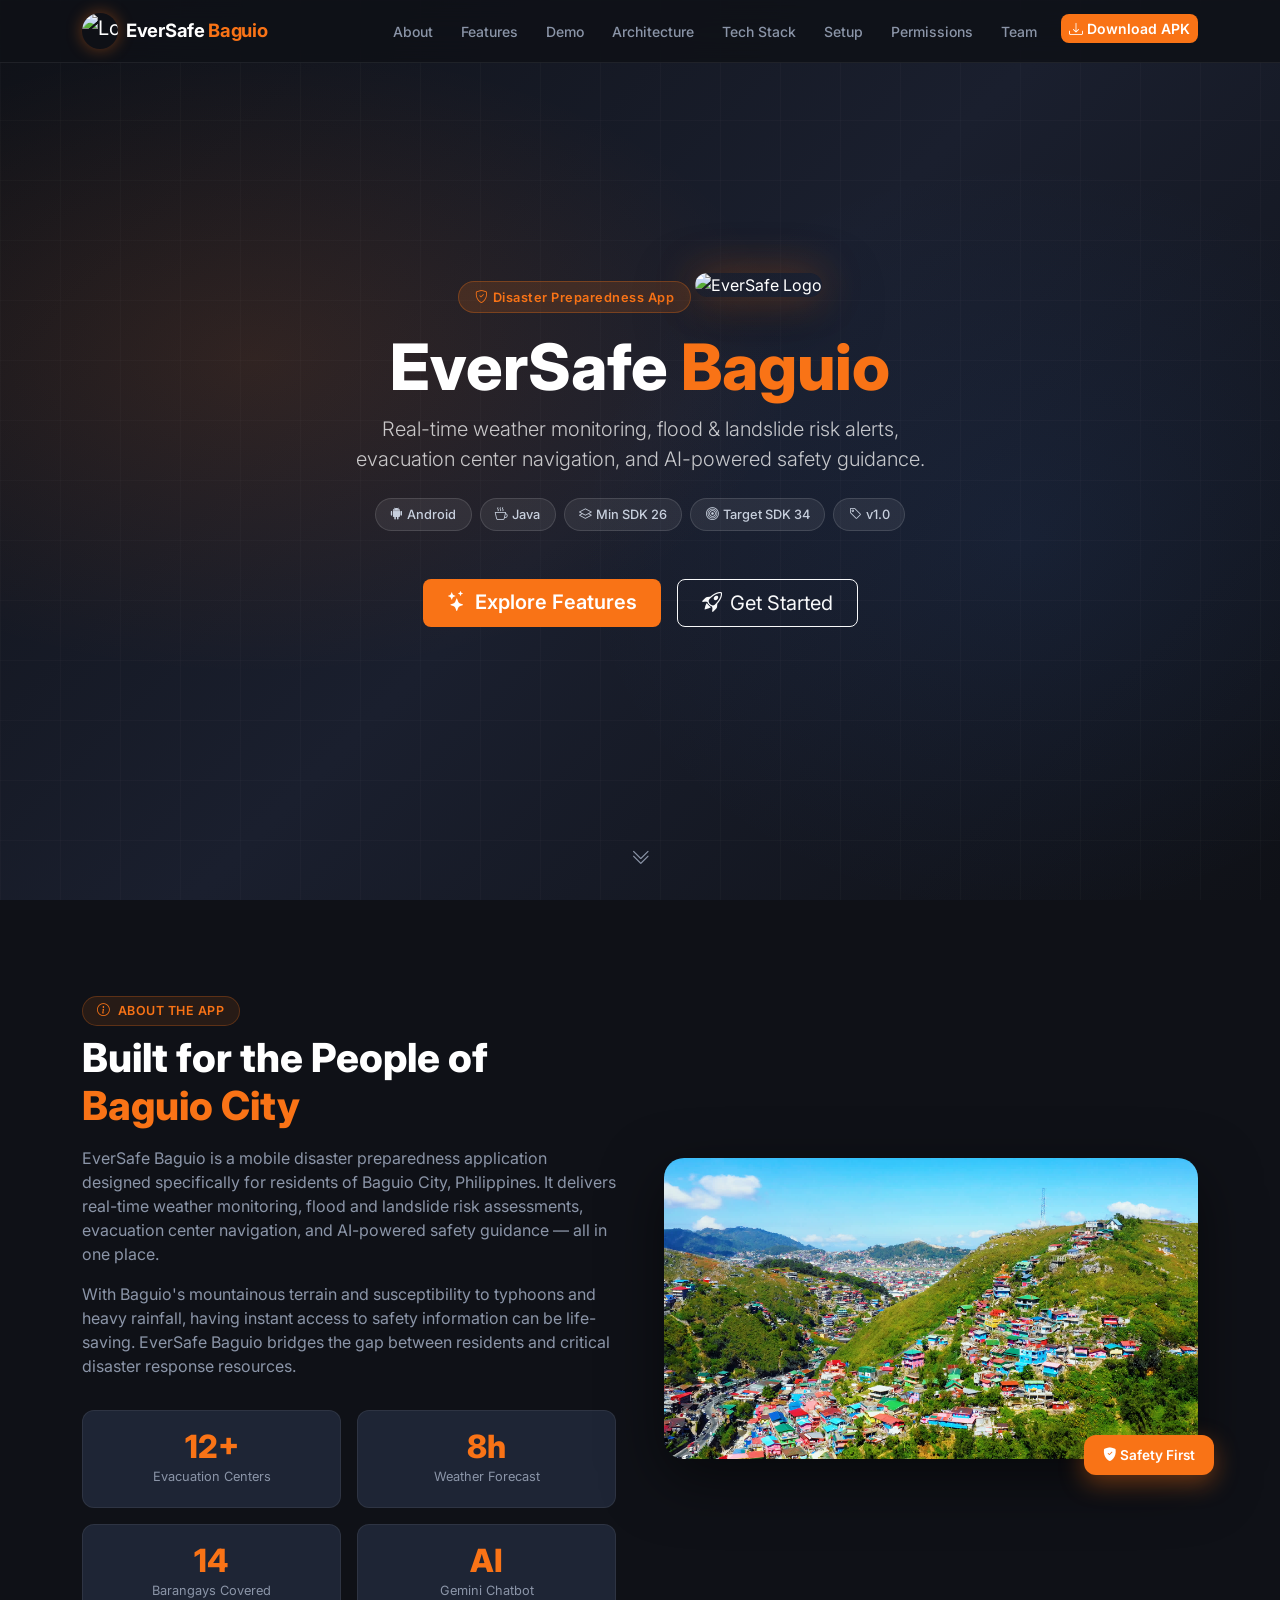
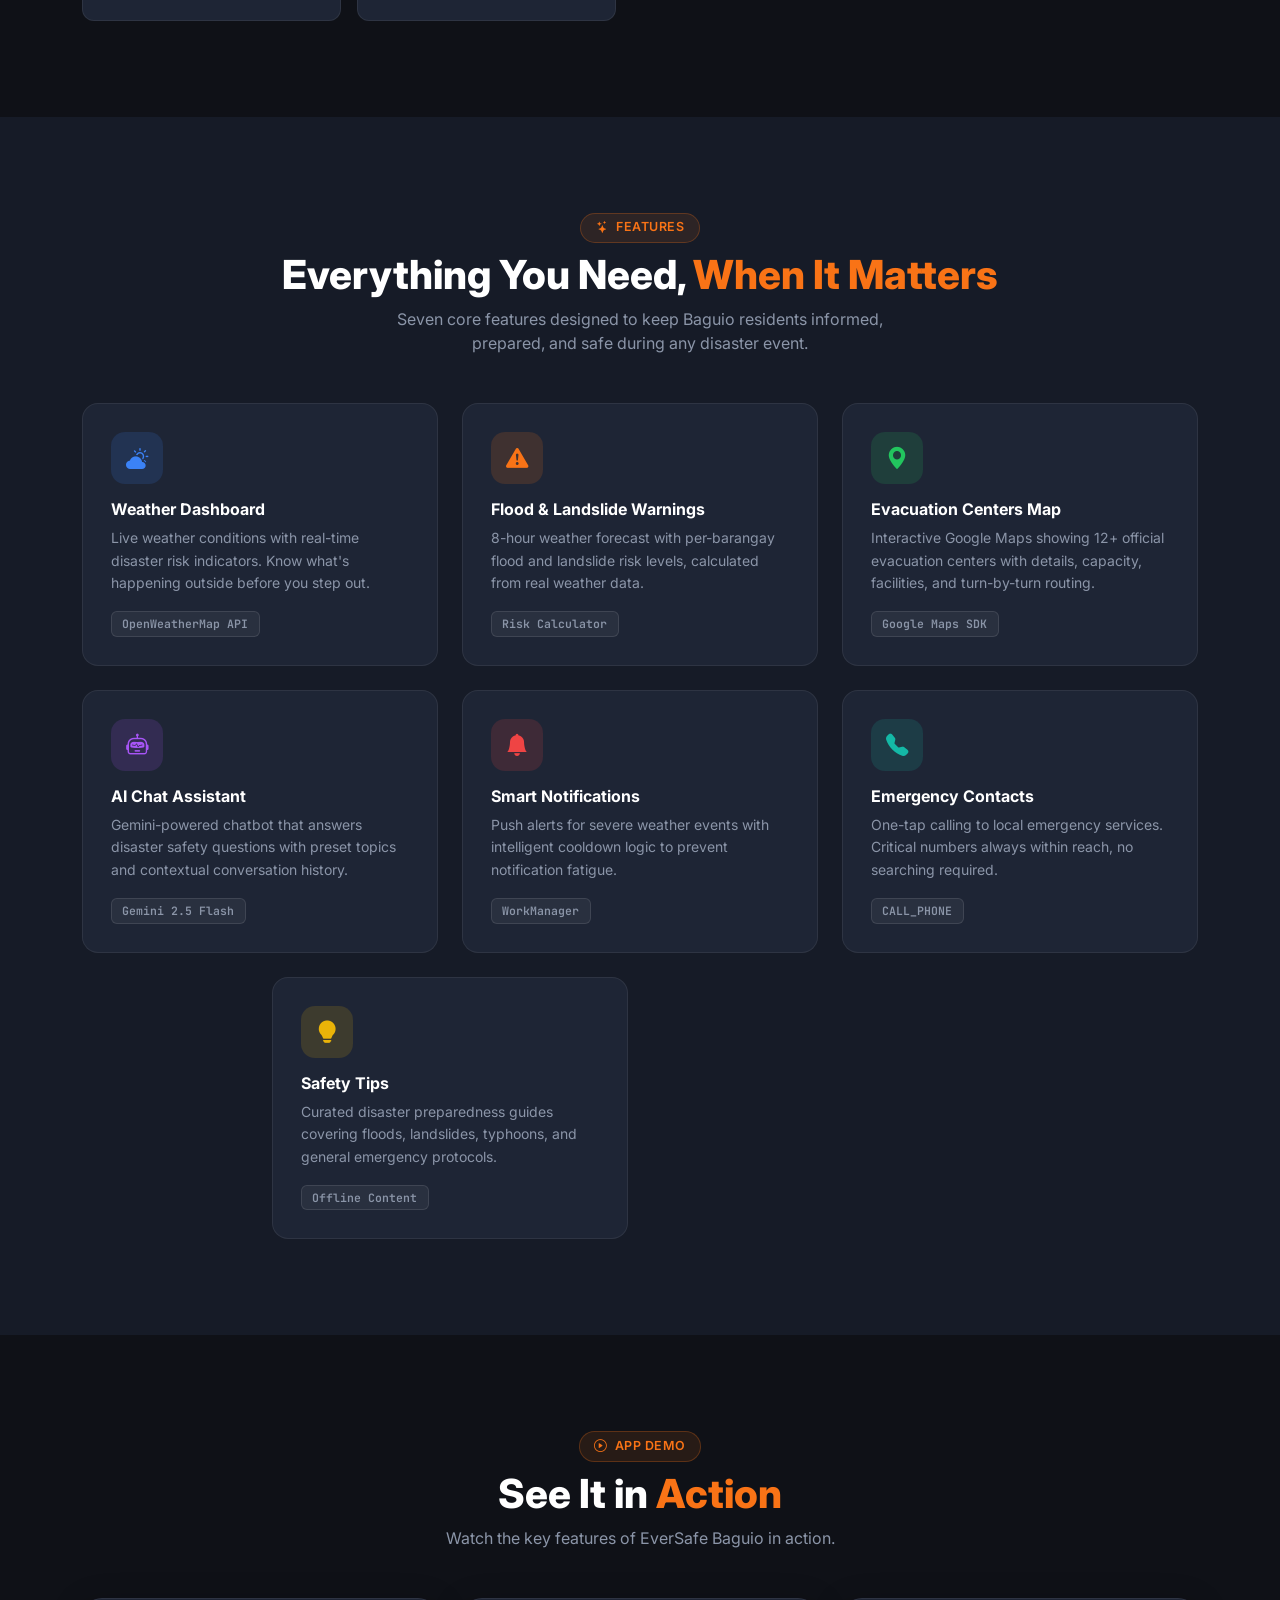
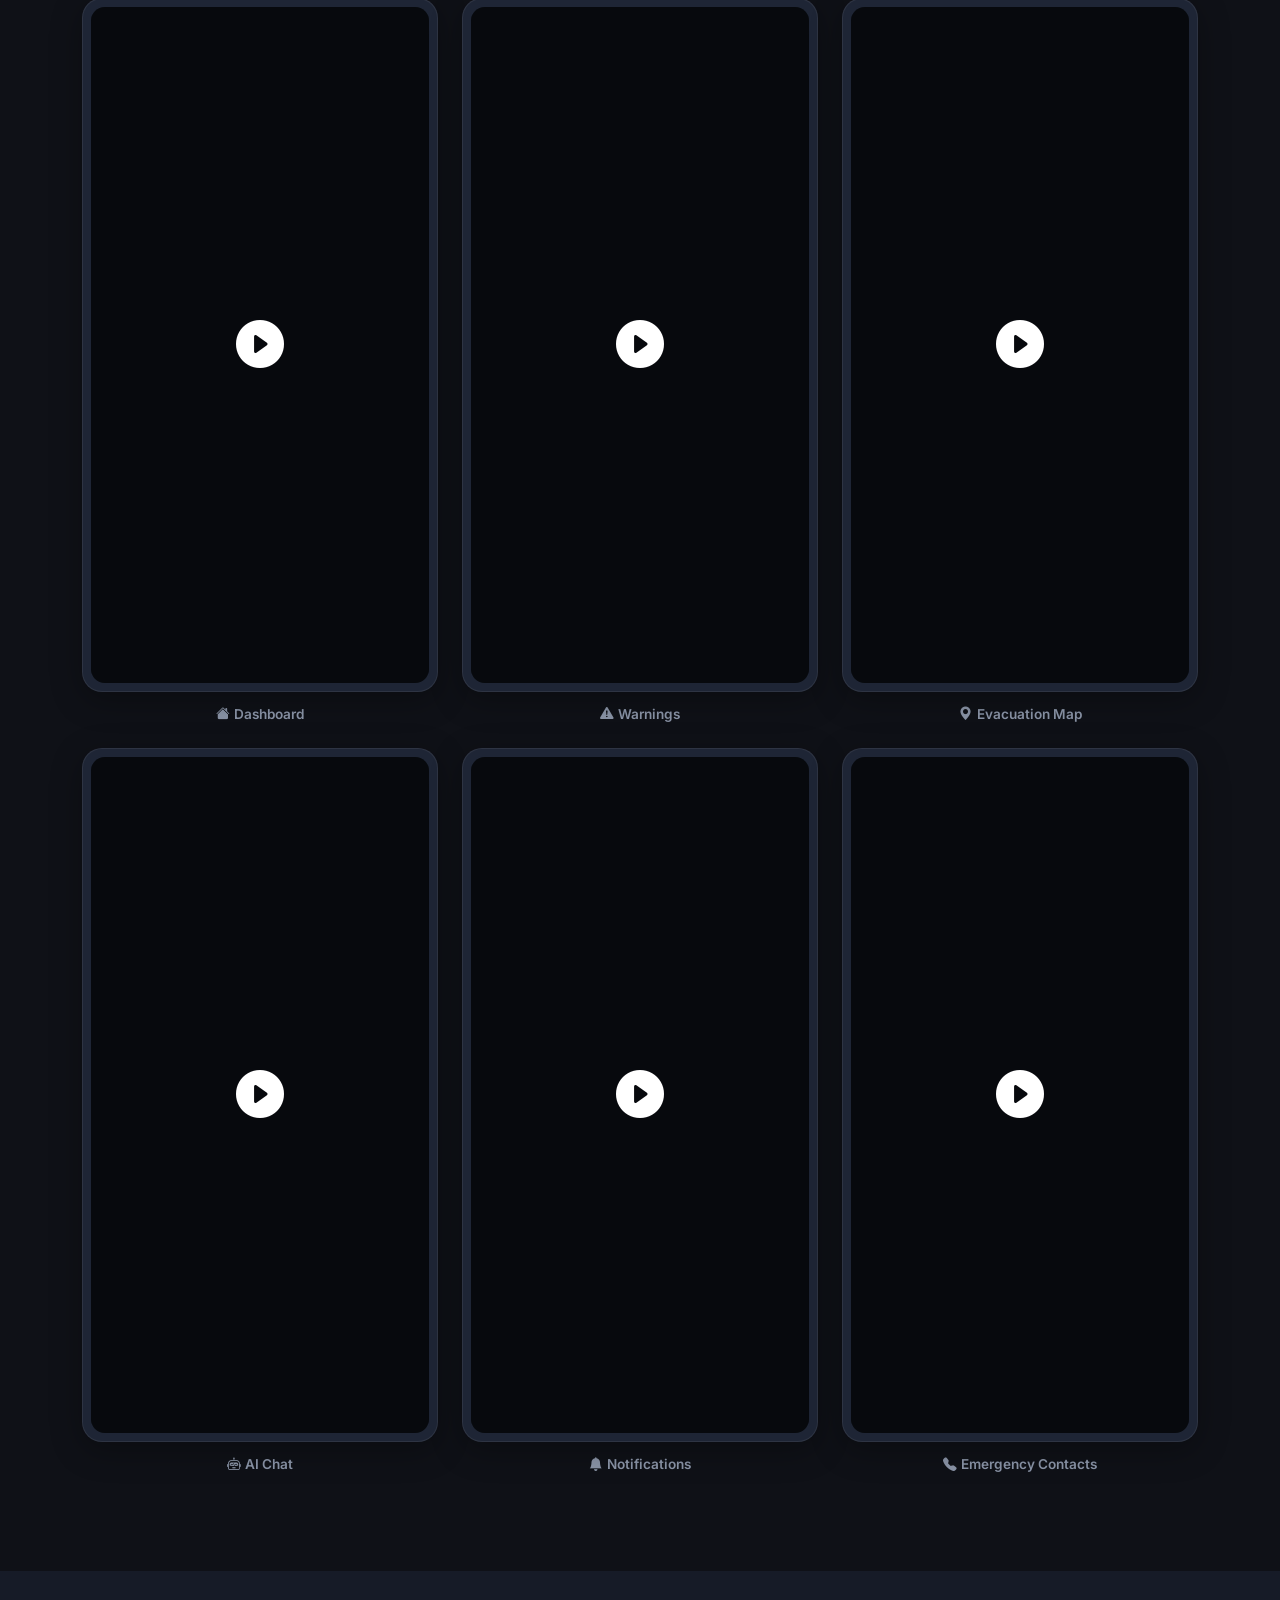
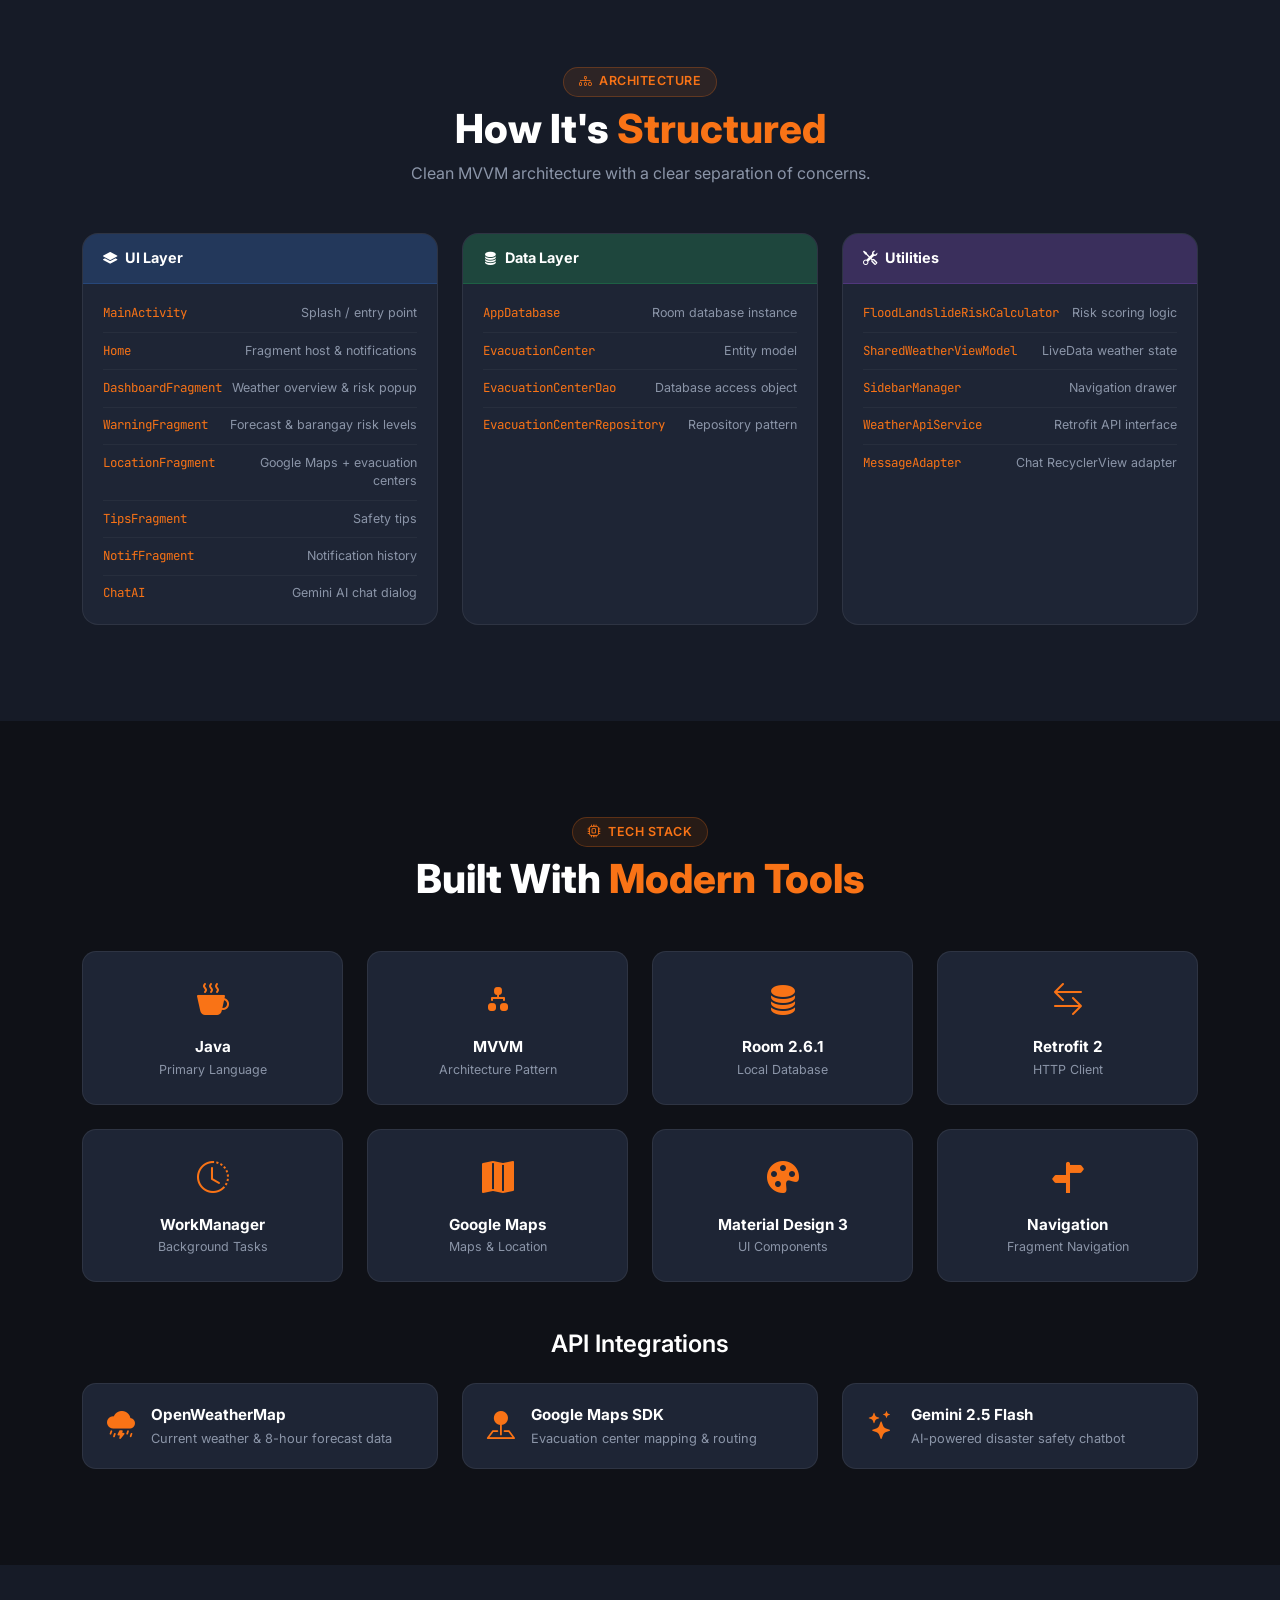
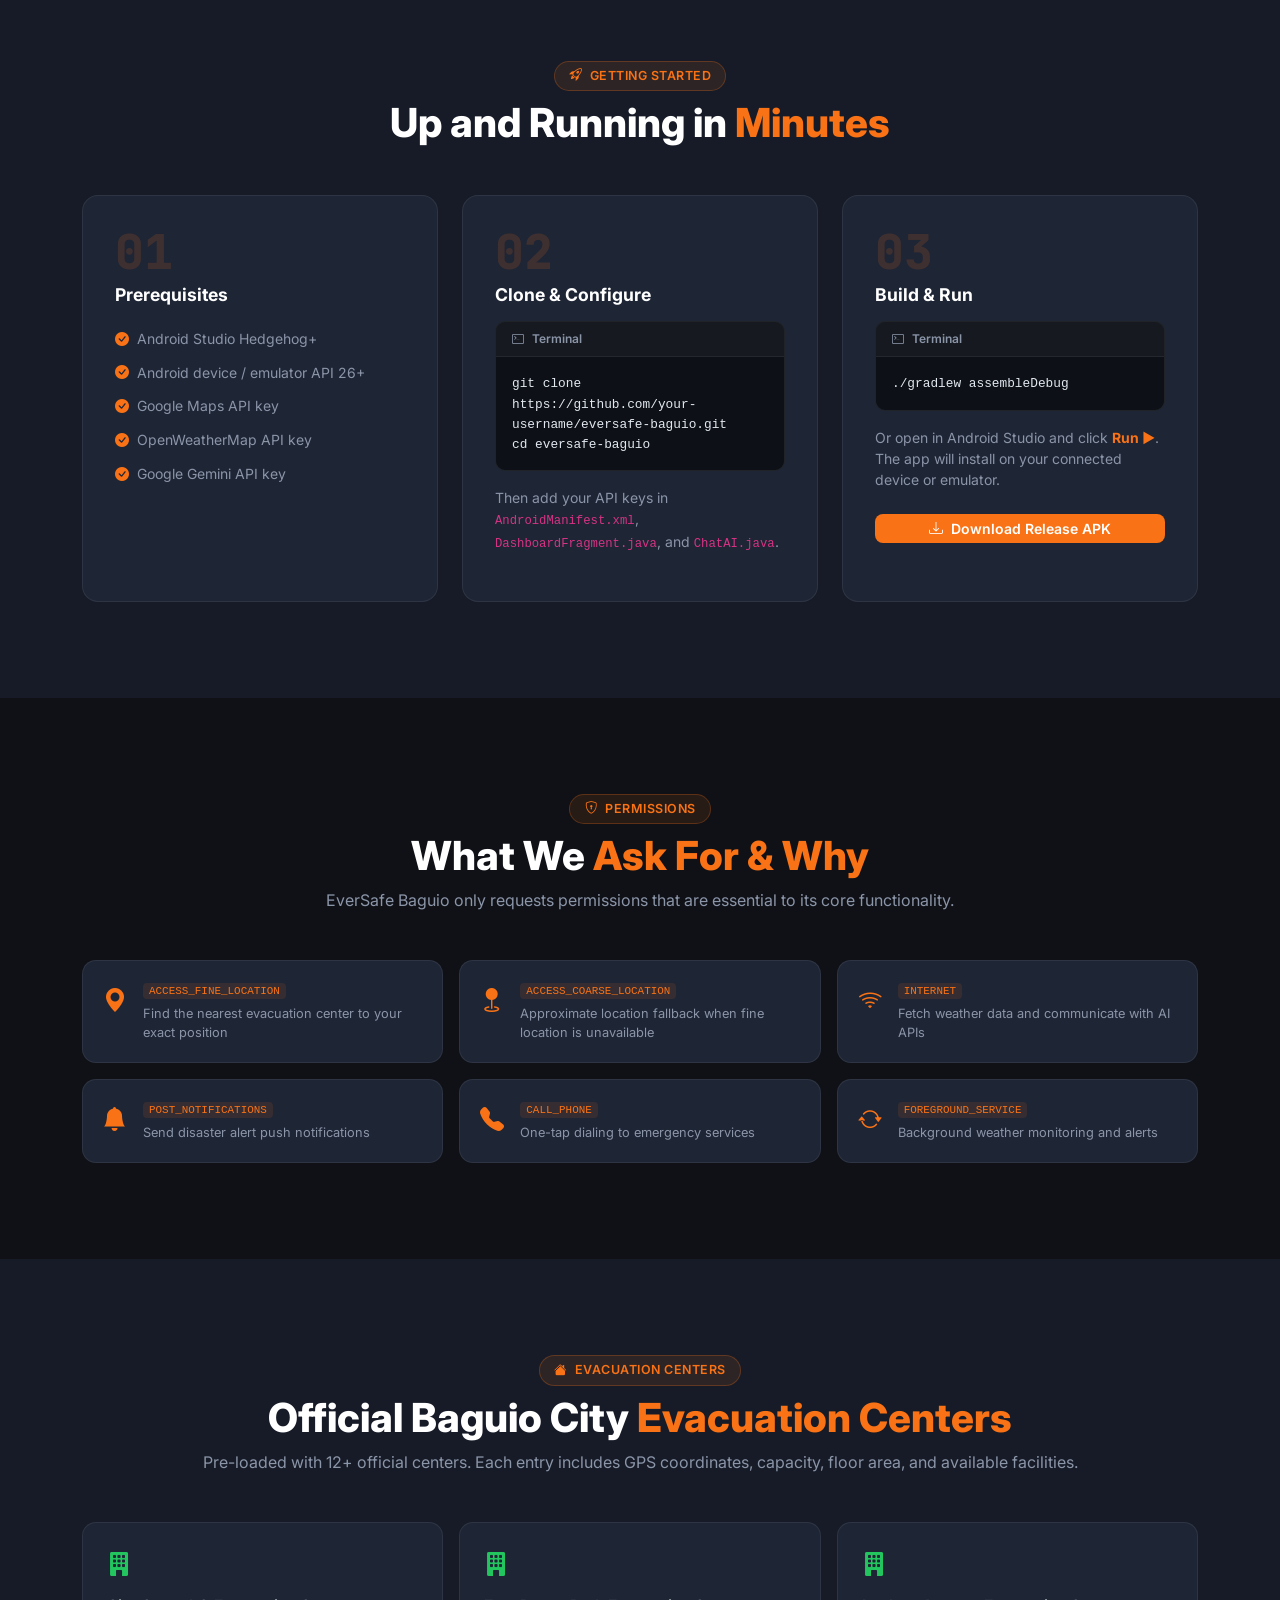
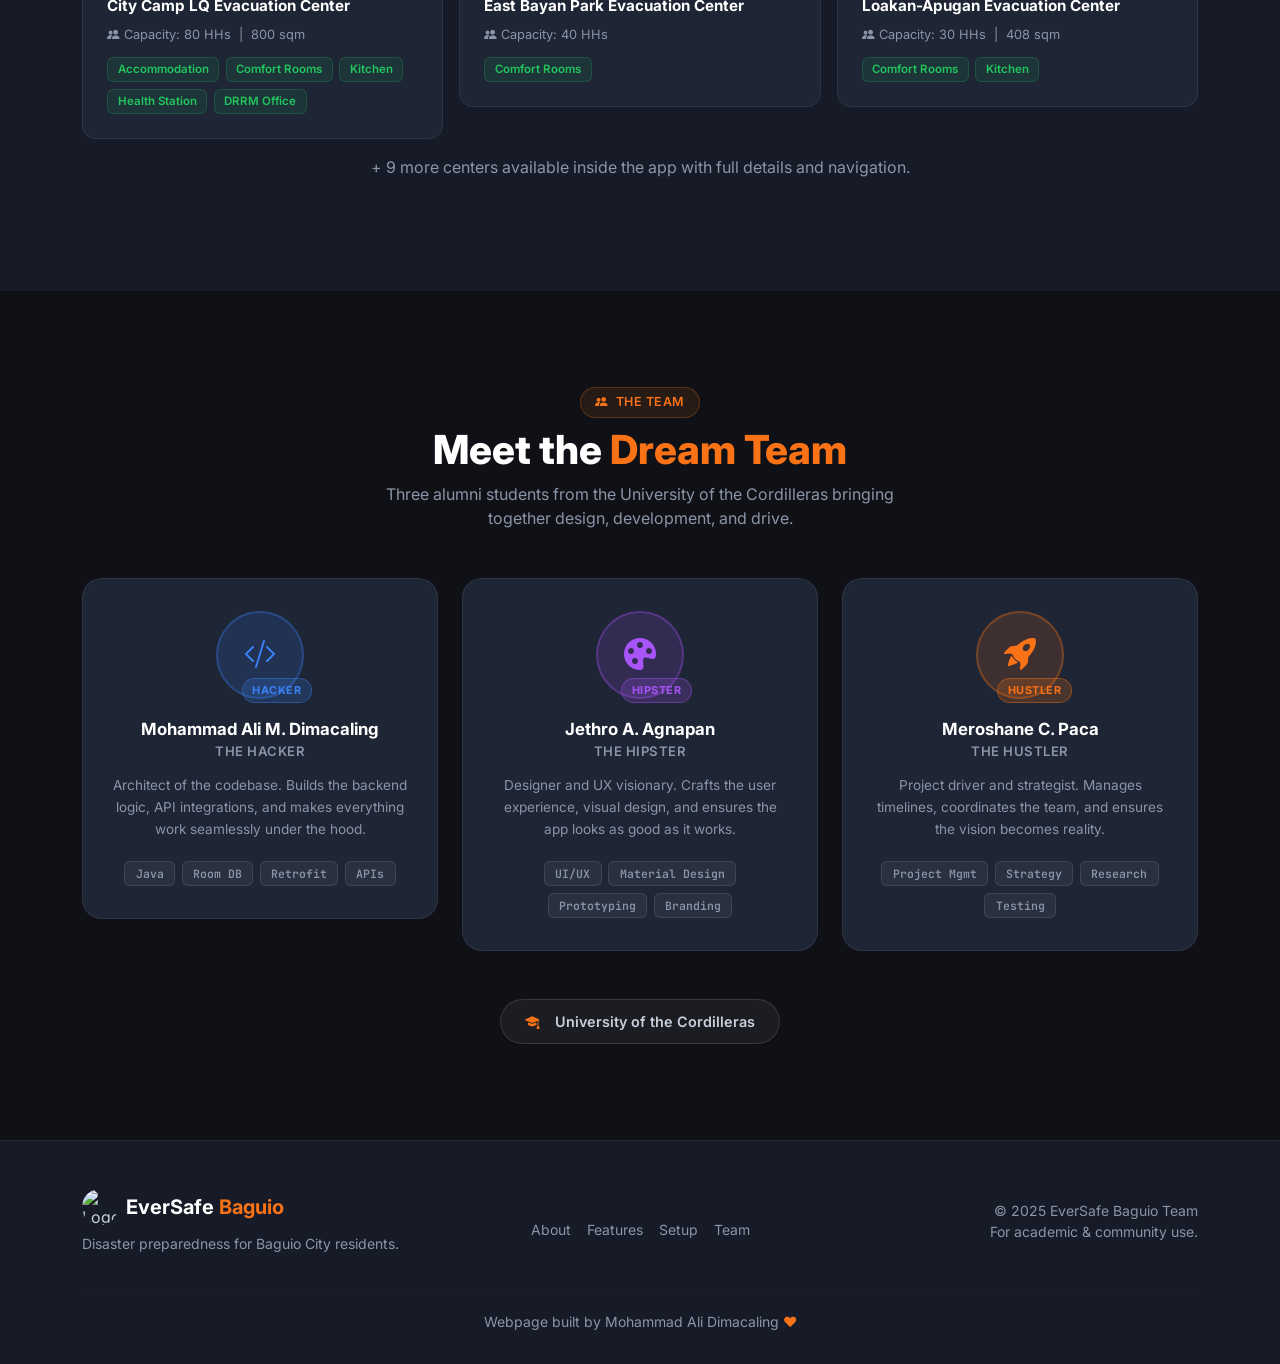
==== index.html @ f9a58b94 "eversafe baguio" ====
<!DOCTYPE html>
<html lang="en">
<head>
  <meta charset="UTF-8" />
  <meta name="viewport" content="width=device-width, initial-scale=1.0" />
  <title>EverSafe Baguio — Documentation</title>
  <link href="https://cdn.jsdelivr.net/npm/bootstrap@5.3.3/dist/css/bootstrap.min.css" rel="stylesheet" />
  <link href="https://cdn.jsdelivr.net/npm/bootstrap-icons@1.11.3/font/bootstrap-icons.min.css" rel="stylesheet" />
  <link href="https://fonts.googleapis.com/css2?family=Inter:wght@300;400;500;600;700;800&family=JetBrains+Mono:wght@400;500&display=swap" rel="stylesheet" />
  <link rel="stylesheet" href="style.css" />
</head>
<body>

  <!-- NAVBAR -->
  <nav class="navbar navbar-expand-lg navbar-dark fixed-top" id="mainNav">
    <div class="container">
      <a class="navbar-brand d-flex align-items-center gap-2" href="#">
        <img src="../app/src/main/res/drawable/app_logo.png" alt="Logo" width="36" height="36" class="rounded-circle logo-glow" />
        <span class="fw-700">EverSafe <span class="text-accent">Baguio</span></span>
      </a>
      <button class="navbar-toggler border-0" type="button" data-bs-toggle="collapse" data-bs-target="#navMenu">
        <span class="navbar-toggler-icon"></span>
      </button>
      <div class="collapse navbar-collapse" id="navMenu">
        <ul class="navbar-nav ms-auto gap-1">
          <li class="nav-item"><a class="nav-link" href="#about">About</a></li>
          <li class="nav-item"><a class="nav-link" href="#features">Features</a></li>
          <li class="nav-item"><a class="nav-link" href="#screenshots">Demo</a></li>
          <li class="nav-item"><a class="nav-link" href="#architecture">Architecture</a></li>
          <li class="nav-item"><a class="nav-link" href="#techstack">Tech Stack</a></li>
          <li class="nav-item"><a class="nav-link" href="#setup">Setup</a></li>
          <li class="nav-item"><a class="nav-link" href="#permissions">Permissions</a></li>
          <li class="nav-item"><a class="nav-link" href="#team">Team</a></li>
          <li class="nav-item">
            <a class="btn btn-accent btn-sm ms-2" href="../app/release/EverSafe Baguio.apk" download>
              <i class="bi bi-download me-1"></i>Download APK
            </a>
          </li>
        </ul>
      </div>
    </div>
  </nav>

  <!-- HERO -->
  <section class="hero-section d-flex align-items-center" id="home">
    <div class="hero-bg-overlay"></div>
    <div class="container position-relative z-1 text-center text-white py-5">
      <div class="hero-badge mb-3">
        <i class="bi bi-shield-check me-1"></i> Disaster Preparedness App
      </div>
      <img src="../app/src/main/res/drawable/app_logo.png" alt="EverSafe Logo" class="hero-logo mb-4" />
      <h1 class="display-3 fw-800 mb-2">EverSafe <span class="text-accent">Baguio</span></h1>
      <p class="lead mb-4 text-white-75">Real-time weather monitoring, flood &amp; landslide risk alerts,<br class="d-none d-md-block"/>evacuation center navigation, and AI-powered safety guidance.</p>
      <div class="d-flex flex-wrap justify-content-center gap-2 mb-5">
        <span class="badge-pill"><i class="bi bi-android2 me-1"></i>Android</span>
        <span class="badge-pill"><i class="bi bi-cup-hot me-1"></i>Java</span>
        <span class="badge-pill"><i class="bi bi-layers me-1"></i>Min SDK 26</span>
        <span class="badge-pill"><i class="bi bi-bullseye me-1"></i>Target SDK 34</span>
        <span class="badge-pill"><i class="bi bi-tag me-1"></i>v1.0</span>
      </div>
      <div class="d-flex flex-wrap justify-content-center gap-3">
        <a href="#features" class="btn btn-accent btn-lg px-4">
          <i class="bi bi-stars me-2"></i>Explore Features
        </a>
        <a href="#setup" class="btn btn-outline-light btn-lg px-4">
          <i class="bi bi-rocket-takeoff me-2"></i>Get Started
        </a>
      </div>
    </div>
    <div class="hero-scroll-hint">
      <i class="bi bi-chevron-double-down"></i>
    </div>
  </section>

  <!-- ABOUT -->
  <section class="section-pad bg-dark-1" id="about">
    <div class="container">
      <div class="row align-items-center g-5">
        <div class="col-lg-6">
          <div class="section-label mb-2"><i class="bi bi-info-circle me-2"></i>About the App</div>
          <h2 class="section-title">Built for the People of <span class="text-accent">Baguio City</span></h2>
          <p class="text-muted-light mt-3">
            EverSafe Baguio is a mobile disaster preparedness application designed specifically for residents of Baguio City, Philippines.
            It delivers real-time weather monitoring, flood and landslide risk assessments, evacuation center navigation,
            and AI-powered safety guidance — all in one place.
          </p>
          <p class="text-muted-light">
            With Baguio's mountainous terrain and susceptibility to typhoons and heavy rainfall, having instant access to
            safety information can be life-saving. EverSafe Baguio bridges the gap between residents and critical disaster response resources.
          </p>
          <div class="row g-3 mt-2">
            <div class="col-6">
              <div class="stat-card">
                <div class="stat-number">12+</div>
                <div class="stat-label">Evacuation Centers</div>
              </div>
            </div>
            <div class="col-6">
              <div class="stat-card">
                <div class="stat-number">8h</div>
                <div class="stat-label">Weather Forecast</div>
              </div>
            </div>
            <div class="col-6">
              <div class="stat-card">
                <div class="stat-number">14</div>
                <div class="stat-label">Barangays Covered</div>
              </div>
            </div>
            <div class="col-6">
              <div class="stat-card">
                <div class="stat-number">AI</div>
                <div class="stat-label">Gemini Chatbot</div>
              </div>
            </div>
          </div>
        </div>
        <div class="col-lg-6 text-center">
          <div class="about-img-wrap">
            <img src="images/baguio_city.jpg" alt="About EverSafe" class="about-img img-fluid" />
            <div class="about-img-badge">
              <i class="bi bi-shield-fill-check"></i> Safety First
            </div>
          </div>
        </div>
      </div>
    </div>
  </section>

  <!-- FEATURES -->
  <section class="section-pad bg-dark-2" id="features">
    <div class="container">
      <div class="text-center mb-5">
        <div class="section-label mb-2"><i class="bi bi-stars me-2"></i>Features</div>
        <h2 class="section-title">Everything You Need, <span class="text-accent">When It Matters</span></h2>
        <p class="text-muted-light mx-auto" style="max-width:560px">
          Seven core features designed to keep Baguio residents informed, prepared, and safe during any disaster event.
        </p>
      </div>
      <div class="row g-4">

        <div class="col-md-6 col-lg-4">
          <div class="feature-card h-100">
            <div class="feature-icon bg-blue">
              <i class="bi bi-cloud-sun-fill"></i>
            </div>
            <h5 class="feature-title">Weather Dashboard</h5>
            <p class="feature-desc">Live weather conditions with real-time disaster risk indicators. Know what's happening outside before you step out.</p>
            <div class="feature-tag">OpenWeatherMap API</div>
          </div>
        </div>

        <div class="col-md-6 col-lg-4">
          <div class="feature-card h-100">
            <div class="feature-icon bg-orange">
              <i class="bi bi-exclamation-triangle-fill"></i>
            </div>
            <h5 class="feature-title">Flood &amp; Landslide Warnings</h5>
            <p class="feature-desc">8-hour weather forecast with per-barangay flood and landslide risk levels, calculated from real weather data.</p>
            <div class="feature-tag">Risk Calculator</div>
          </div>
        </div>

        <div class="col-md-6 col-lg-4">
          <div class="feature-card h-100">
            <div class="feature-icon bg-green">
              <i class="bi bi-geo-alt-fill"></i>
            </div>
            <h5 class="feature-title">Evacuation Centers Map</h5>
            <p class="feature-desc">Interactive Google Maps showing 12+ official evacuation centers with details, capacity, facilities, and turn-by-turn routing.</p>
            <div class="feature-tag">Google Maps SDK</div>
          </div>
        </div>

        <div class="col-md-6 col-lg-4">
          <div class="feature-card h-100">
            <div class="feature-icon bg-purple">
              <i class="bi bi-robot"></i>
            </div>
            <h5 class="feature-title">AI Chat Assistant</h5>
            <p class="feature-desc">Gemini-powered chatbot that answers disaster safety questions with preset topics and contextual conversation history.</p>
            <div class="feature-tag">Gemini 2.5 Flash</div>
          </div>
        </div>

        <div class="col-md-6 col-lg-4">
          <div class="feature-card h-100">
            <div class="feature-icon bg-red">
              <i class="bi bi-bell-fill"></i>
            </div>
            <h5 class="feature-title">Smart Notifications</h5>
            <p class="feature-desc">Push alerts for severe weather events with intelligent cooldown logic to prevent notification fatigue.</p>
            <div class="feature-tag">WorkManager</div>
          </div>
        </div>

        <div class="col-md-6 col-lg-4">
          <div class="feature-card h-100">
            <div class="feature-icon bg-teal">
              <i class="bi bi-telephone-fill"></i>
            </div>
            <h5 class="feature-title">Emergency Contacts</h5>
            <p class="feature-desc">One-tap calling to local emergency services. Critical numbers always within reach, no searching required.</p>
            <div class="feature-tag">CALL_PHONE</div>
          </div>
        </div>

        <div class="col-md-6 col-lg-4 offset-lg-2">
          <div class="feature-card h-100">
            <div class="feature-icon bg-yellow">
              <i class="bi bi-lightbulb-fill"></i>
            </div>
            <h5 class="feature-title">Safety Tips</h5>
            <p class="feature-desc">Curated disaster preparedness guides covering floods, landslides, typhoons, and general emergency protocols.</p>
            <div class="feature-tag">Offline Content</div>
          </div>
        </div>

      </div>
    </div>
  </section>

  <!-- VIDEOS -->
  <section class="section-pad bg-dark-1" id="screenshots">
    <div class="container">
      <div class="text-center mb-5">
        <div class="section-label mb-2"><i class="bi bi-play-circle me-2"></i>App Demo</div>
        <h2 class="section-title">See It in <span class="text-accent">Action</span></h2>
        <p class="text-muted-light">Watch the key features of EverSafe Baguio in action.</p>
      </div>
      <div class="row g-4 justify-content-center">

        <div class="col-sm-6 col-lg-4">
          <div class="video-card">
            <div class="video-frame">
              <video src="videos/dashboard.mp4" muted loop playsinline preload="metadata" class="video-el"></video>
              <div class="video-overlay"><i class="bi bi-play-circle-fill"></i></div>
            </div>
            <div class="video-label"><i class="bi bi-house-fill me-1"></i>Dashboard</div>
          </div>
        </div>

        <div class="col-sm-6 col-lg-4">
          <div class="video-card">
            <div class="video-frame">
              <video src="videos/warnings.mp4" muted loop playsinline preload="metadata" class="video-el"></video>
              <div class="video-overlay"><i class="bi bi-play-circle-fill"></i></div>
            </div>
            <div class="video-label"><i class="bi bi-exclamation-triangle-fill me-1"></i>Warnings</div>
          </div>
        </div>

        <div class="col-sm-6 col-lg-4">
          <div class="video-card">
            <div class="video-frame">
              <video src="videos/evacuations.mp4" muted loop playsinline preload="metadata" class="video-el"></video>
              <div class="video-overlay"><i class="bi bi-play-circle-fill"></i></div>
            </div>
            <div class="video-label"><i class="bi bi-geo-alt-fill me-1"></i>Evacuation Map</div>
          </div>
        </div>

        <div class="col-sm-6 col-lg-4">
          <div class="video-card">
            <div class="video-frame">
              <video src="videos/chatbot.mp4" muted loop playsinline preload="metadata" class="video-el"></video>
              <div class="video-overlay"><i class="bi bi-play-circle-fill"></i></div>
            </div>
            <div class="video-label"><i class="bi bi-robot me-1"></i>AI Chat</div>
          </div>
        </div>

        <div class="col-sm-6 col-lg-4">
          <div class="video-card">
            <div class="video-frame">
              <video src="videos/tips.mp4" muted loop playsinline preload="metadata" class="video-el"></video>
              <div class="video-overlay"><i class="bi bi-play-circle-fill"></i></div>
            </div>
            <div class="video-label"><i class="bi bi-bell-fill me-1"></i>Notifications</div>
          </div>
        </div>

        <div class="col-sm-6 col-lg-4">
          <div class="video-card">
            <div class="video-frame">
              <video src="videos/emergency.mp4" muted loop playsinline preload="metadata" class="video-el"></video>
              <div class="video-overlay"><i class="bi bi-play-circle-fill"></i></div>
            </div>
            <div class="video-label"><i class="bi bi-telephone-fill me-1"></i>Emergency Contacts</div>
          </div>
        </div>

      </div>
    </div>
  </section>

  <!-- ARCHITECTURE -->
  <section class="section-pad bg-dark-2" id="architecture">
    <div class="container">
      <div class="text-center mb-5">
        <div class="section-label mb-2"><i class="bi bi-diagram-3 me-2"></i>Architecture</div>
        <h2 class="section-title">How It's <span class="text-accent">Structured</span></h2>
        <p class="text-muted-light">Clean MVVM architecture with a clear separation of concerns.</p>
      </div>
      <div class="row g-4">
        <div class="col-lg-4">
          <div class="arch-card">
            <div class="arch-header bg-blue">
              <i class="bi bi-layers-fill me-2"></i>UI Layer
            </div>
            <ul class="arch-list">
              <li><span class="arch-file">MainActivity</span><span class="arch-desc">Splash / entry point</span></li>
              <li><span class="arch-file">Home</span><span class="arch-desc">Fragment host &amp; notifications</span></li>
              <li><span class="arch-file">DashboardFragment</span><span class="arch-desc">Weather overview &amp; risk popup</span></li>
              <li><span class="arch-file">WarningFragment</span><span class="arch-desc">Forecast &amp; barangay risk levels</span></li>
              <li><span class="arch-file">LocationFragment</span><span class="arch-desc">Google Maps + evacuation centers</span></li>
              <li><span class="arch-file">TipsFragment</span><span class="arch-desc">Safety tips</span></li>
              <li><span class="arch-file">NotifFragment</span><span class="arch-desc">Notification history</span></li>
              <li><span class="arch-file">ChatAI</span><span class="arch-desc">Gemini AI chat dialog</span></li>
            </ul>
          </div>
        </div>
        <div class="col-lg-4">
          <div class="arch-card">
            <div class="arch-header bg-green">
              <i class="bi bi-database-fill me-2"></i>Data Layer
            </div>
            <ul class="arch-list">
              <li><span class="arch-file">AppDatabase</span><span class="arch-desc">Room database instance</span></li>
              <li><span class="arch-file">EvacuationCenter</span><span class="arch-desc">Entity model</span></li>
              <li><span class="arch-file">EvacuationCenterDao</span><span class="arch-desc">Database access object</span></li>
              <li><span class="arch-file">EvacuationCenterRepository</span><span class="arch-desc">Repository pattern</span></li>
            </ul>
          </div>
        </div>
        <div class="col-lg-4">
          <div class="arch-card">
            <div class="arch-header bg-purple">
              <i class="bi bi-tools me-2"></i>Utilities
            </div>
            <ul class="arch-list">
              <li><span class="arch-file">FloodLandslideRiskCalculator</span><span class="arch-desc">Risk scoring logic</span></li>
              <li><span class="arch-file">SharedWeatherViewModel</span><span class="arch-desc">LiveData weather state</span></li>
              <li><span class="arch-file">SidebarManager</span><span class="arch-desc">Navigation drawer</span></li>
              <li><span class="arch-file">WeatherApiService</span><span class="arch-desc">Retrofit API interface</span></li>
              <li><span class="arch-file">MessageAdapter</span><span class="arch-desc">Chat RecyclerView adapter</span></li>
            </ul>
          </div>
        </div>
      </div>
    </div>
  </section>

  <!-- TECH STACK & APIS -->
  <section class="section-pad bg-dark-1" id="techstack">
    <div class="container">
      <div class="text-center mb-5">
        <div class="section-label mb-2"><i class="bi bi-cpu me-2"></i>Tech Stack</div>
        <h2 class="section-title">Built With <span class="text-accent">Modern Tools</span></h2>
      </div>
      <div class="row g-4 mb-5">
        <div class="col-6 col-md-4 col-lg-3">
          <div class="tech-card text-center">
            <div class="tech-icon"><i class="bi bi-cup-hot-fill"></i></div>
            <div class="tech-name">Java</div>
            <div class="tech-sub">Primary Language</div>
          </div>
        </div>
        <div class="col-6 col-md-4 col-lg-3">
          <div class="tech-card text-center">
            <div class="tech-icon"><i class="bi bi-diagram-2-fill"></i></div>
            <div class="tech-name">MVVM</div>
            <div class="tech-sub">Architecture Pattern</div>
          </div>
        </div>
        <div class="col-6 col-md-4 col-lg-3">
          <div class="tech-card text-center">
            <div class="tech-icon"><i class="bi bi-database-fill"></i></div>
            <div class="tech-name">Room 2.6.1</div>
            <div class="tech-sub">Local Database</div>
          </div>
        </div>
        <div class="col-6 col-md-4 col-lg-3">
          <div class="tech-card text-center">
            <div class="tech-icon"><i class="bi bi-arrow-left-right"></i></div>
            <div class="tech-name">Retrofit 2</div>
            <div class="tech-sub">HTTP Client</div>
          </div>
        </div>
        <div class="col-6 col-md-4 col-lg-3">
          <div class="tech-card text-center">
            <div class="tech-icon"><i class="bi bi-clock-history"></i></div>
            <div class="tech-name">WorkManager</div>
            <div class="tech-sub">Background Tasks</div>
          </div>
        </div>
        <div class="col-6 col-md-4 col-lg-3">
          <div class="tech-card text-center">
            <div class="tech-icon"><i class="bi bi-map-fill"></i></div>
            <div class="tech-name">Google Maps</div>
            <div class="tech-sub">Maps &amp; Location</div>
          </div>
        </div>
        <div class="col-6 col-md-4 col-lg-3">
          <div class="tech-card text-center">
            <div class="tech-icon"><i class="bi bi-palette-fill"></i></div>
            <div class="tech-name">Material Design 3</div>
            <div class="tech-sub">UI Components</div>
          </div>
        </div>
        <div class="col-6 col-md-4 col-lg-3">
          <div class="tech-card text-center">
            <div class="tech-icon"><i class="bi bi-signpost-split-fill"></i></div>
            <div class="tech-name">Navigation</div>
            <div class="tech-sub">Fragment Navigation</div>
          </div>
        </div>
      </div>

      <!-- APIs -->
      <div class="text-center mb-4">
        <h4 class="text-white fw-600">API Integrations</h4>
      </div>
      <div class="row g-4 justify-content-center">
        <div class="col-md-4">
          <div class="api-card">
            <div class="api-icon"><i class="bi bi-cloud-lightning-rain-fill"></i></div>
            <div class="api-info">
              <div class="api-name">OpenWeatherMap</div>
              <div class="api-desc">Current weather &amp; 8-hour forecast data</div>
            </div>
          </div>
        </div>
        <div class="col-md-4">
          <div class="api-card">
            <div class="api-icon"><i class="bi bi-pin-map-fill"></i></div>
            <div class="api-info">
              <div class="api-name">Google Maps SDK</div>
              <div class="api-desc">Evacuation center mapping &amp; routing</div>
            </div>
          </div>
        </div>
        <div class="col-md-4">
          <div class="api-card">
            <div class="api-icon"><i class="bi bi-stars"></i></div>
            <div class="api-info">
              <div class="api-name">Gemini 2.5 Flash</div>
              <div class="api-desc">AI-powered disaster safety chatbot</div>
            </div>
          </div>
        </div>
      </div>
    </div>
  </section>

  <!-- SETUP -->
  <section class="section-pad bg-dark-2" id="setup">
    <div class="container">
      <div class="text-center mb-5">
        <div class="section-label mb-2"><i class="bi bi-rocket-takeoff me-2"></i>Getting Started</div>
        <h2 class="section-title">Up and Running in <span class="text-accent">Minutes</span></h2>
      </div>
      <div class="row g-4">

        <div class="col-lg-4">
          <div class="step-card">
            <div class="step-number">01</div>
            <h5 class="step-title">Prerequisites</h5>
            <ul class="step-list">
              <li><i class="bi bi-check-circle-fill text-accent me-2"></i>Android Studio Hedgehog+</li>
              <li><i class="bi bi-check-circle-fill text-accent me-2"></i>Android device / emulator API 26+</li>
              <li><i class="bi bi-check-circle-fill text-accent me-2"></i>Google Maps API key</li>
              <li><i class="bi bi-check-circle-fill text-accent me-2"></i>OpenWeatherMap API key</li>
              <li><i class="bi bi-check-circle-fill text-accent me-2"></i>Google Gemini API key</li>
            </ul>
          </div>
        </div>

        <div class="col-lg-4">
          <div class="step-card">
            <div class="step-number">02</div>
            <h5 class="step-title">Clone &amp; Configure</h5>
            <div class="code-block">
              <div class="code-header"><i class="bi bi-terminal me-2"></i>Terminal</div>
              <pre><code>git clone https://github.com/your-username/eversafe-baguio.git
cd eversafe-baguio</code></pre>
            </div>
            <p class="text-muted-light mt-3 small">Then add your API keys in <code>AndroidManifest.xml</code>, <code>DashboardFragment.java</code>, and <code>ChatAI.java</code>.</p>
          </div>
        </div>

        <div class="col-lg-4">
          <div class="step-card">
            <div class="step-number">03</div>
            <h5 class="step-title">Build &amp; Run</h5>
            <div class="code-block">
              <div class="code-header"><i class="bi bi-terminal me-2"></i>Terminal</div>
              <pre><code>./gradlew assembleDebug</code></pre>
            </div>
            <p class="text-muted-light mt-3 small">Or open in Android Studio and click <strong class="text-accent">Run ▶</strong>. The app will install on your connected device or emulator.</p>
            <a href="../app/release/EverSafe Baguio.apk" download class="btn btn-accent btn-sm mt-2 w-100">
              <i class="bi bi-download me-2"></i>Download Release APK
            </a>
          </div>
        </div>

      </div>
    </div>
  </section>

  <!-- PERMISSIONS -->
  <section class="section-pad bg-dark-1" id="permissions">
    <div class="container">
      <div class="text-center mb-5">
        <div class="section-label mb-2"><i class="bi bi-shield-lock me-2"></i>Permissions</div>
        <h2 class="section-title">What We <span class="text-accent">Ask For &amp; Why</span></h2>
        <p class="text-muted-light">EverSafe Baguio only requests permissions that are essential to its core functionality.</p>
      </div>
      <div class="row g-3 justify-content-center">
        <div class="col-md-6 col-lg-4">
          <div class="perm-card">
            <div class="perm-icon"><i class="bi bi-geo-alt-fill"></i></div>
            <div class="perm-info">
              <div class="perm-name"><code>ACCESS_FINE_LOCATION</code></div>
              <div class="perm-reason">Find the nearest evacuation center to your exact position</div>
            </div>
          </div>
        </div>
        <div class="col-md-6 col-lg-4">
          <div class="perm-card">
            <div class="perm-icon"><i class="bi bi-geo-fill"></i></div>
            <div class="perm-info">
              <div class="perm-name"><code>ACCESS_COARSE_LOCATION</code></div>
              <div class="perm-reason">Approximate location fallback when fine location is unavailable</div>
            </div>
          </div>
        </div>
        <div class="col-md-6 col-lg-4">
          <div class="perm-card">
            <div class="perm-icon"><i class="bi bi-wifi"></i></div>
            <div class="perm-info">
              <div class="perm-name"><code>INTERNET</code></div>
              <div class="perm-reason">Fetch weather data and communicate with AI APIs</div>
            </div>
          </div>
        </div>
        <div class="col-md-6 col-lg-4">
          <div class="perm-card">
            <div class="perm-icon"><i class="bi bi-bell-fill"></i></div>
            <div class="perm-info">
              <div class="perm-name"><code>POST_NOTIFICATIONS</code></div>
              <div class="perm-reason">Send disaster alert push notifications</div>
            </div>
          </div>
        </div>
        <div class="col-md-6 col-lg-4">
          <div class="perm-card">
            <div class="perm-icon"><i class="bi bi-telephone-fill"></i></div>
            <div class="perm-info">
              <div class="perm-name"><code>CALL_PHONE</code></div>
              <div class="perm-reason">One-tap dialing to emergency services</div>
            </div>
          </div>
        </div>
        <div class="col-md-6 col-lg-4">
          <div class="perm-card">
            <div class="perm-icon"><i class="bi bi-arrow-repeat"></i></div>
            <div class="perm-info">
              <div class="perm-name"><code>FOREGROUND_SERVICE</code></div>
              <div class="perm-reason">Background weather monitoring and alerts</div>
            </div>
          </div>
        </div>
      </div>
    </div>
  </section>

  <!-- EVACUATION CENTERS -->
  <section class="section-pad bg-dark-2" id="evacuation">
    <div class="container">
      <div class="text-center mb-5">
        <div class="section-label mb-2"><i class="bi bi-house-fill me-2"></i>Evacuation Centers</div>
        <h2 class="section-title">Official Baguio City <span class="text-accent">Evacuation Centers</span></h2>
        <p class="text-muted-light">Pre-loaded with 12+ official centers. Each entry includes GPS coordinates, capacity, floor area, and available facilities.</p>
      </div>
      <div class="row g-3">
        <div class="col-md-6 col-lg-4">
          <div class="evac-card">
            <div class="evac-icon"><i class="bi bi-building-fill"></i></div>
            <div class="evac-name">City Camp LQ Evacuation Center</div>
            <div class="evac-detail"><i class="bi bi-people-fill me-1"></i>Capacity: 80 HHs &nbsp;|&nbsp; 800 sqm</div>
            <div class="evac-facilities">
              <span class="fac-badge">Accommodation</span>
              <span class="fac-badge">Comfort Rooms</span>
              <span class="fac-badge">Kitchen</span>
              <span class="fac-badge">Health Station</span>
              <span class="fac-badge">DRRM Office</span>
            </div>
          </div>
        </div>
        <div class="col-md-6 col-lg-4">
          <div class="evac-card">
            <div class="evac-icon"><i class="bi bi-building-fill"></i></div>
            <div class="evac-name">East Bayan Park Evacuation Center</div>
            <div class="evac-detail"><i class="bi bi-people-fill me-1"></i>Capacity: 40 HHs</div>
            <div class="evac-facilities">
              <span class="fac-badge">Comfort Rooms</span>
            </div>
          </div>
        </div>
        <div class="col-md-6 col-lg-4">
          <div class="evac-card">
            <div class="evac-icon"><i class="bi bi-building-fill"></i></div>
            <div class="evac-name">Loakan-Apugan Evacuation Center</div>
            <div class="evac-detail"><i class="bi bi-people-fill me-1"></i>Capacity: 30 HHs &nbsp;|&nbsp; 408 sqm</div>
            <div class="evac-facilities">
              <span class="fac-badge">Comfort Rooms</span>
              <span class="fac-badge">Kitchen</span>
            </div>
          </div>
        </div>
        <div class="col-12 text-center mt-3">
          <p class="text-muted-light">+ 9 more centers available inside the app with full details and navigation.</p>
        </div>
      </div>
    </div>
  </section>

  <!-- TEAM -->
  <section class="section-pad bg-dark-1" id="team">
    <div class="container">
      <div class="text-center mb-5">
        <div class="section-label mb-2"><i class="bi bi-people-fill me-2"></i>The Team</div>
        <h2 class="section-title">Meet the <span class="text-accent">Dream Team</span></h2>
        <p class="text-muted-light mx-auto" style="max-width:560px">
          Three alumni students from the University of the Cordilleras bringing together design, development, and drive.
        </p>
      </div>
      <div class="row g-4 justify-content-center">
        
        <div class="col-md-6 col-lg-4">
          <div class="team-card">
            <div class="team-avatar">
              <div class="avatar-placeholder bg-blue">
                <i class="bi bi-code-slash"></i>
              </div>
              <div class="team-badge badge-hacker">Hacker</div>
            </div>
            <div class="team-info">
              <h5 class="team-name">Mohammad Ali M. Dimacaling</h5>
              <p class="team-role">The Hacker</p>
              <p class="team-desc">Architect of the codebase. Builds the backend logic, API integrations, and makes everything work seamlessly under the hood.</p>
            </div>
            <div class="team-skills">
              <span class="skill-tag">Java</span>
              <span class="skill-tag">Room DB</span>
              <span class="skill-tag">Retrofit</span>
              <span class="skill-tag">APIs</span>
            </div>
          </div>
        </div>

        <div class="col-md-6 col-lg-4">
          <div class="team-card">
            <div class="team-avatar">
              <div class="avatar-placeholder bg-purple">
                <i class="bi bi-palette-fill"></i>
              </div>
              <div class="team-badge badge-hipster">Hipster</div>
            </div>
            <div class="team-info">
              <h5 class="team-name">Jethro A. Agnapan</h5>
              <p class="team-role">The Hipster</p>
              <p class="team-desc">Designer and UX visionary. Crafts the user experience, visual design, and ensures the app looks as good as it works.</p>
            </div>
            <div class="team-skills">
              <span class="skill-tag">UI/UX</span>
              <span class="skill-tag">Material Design</span>
              <span class="skill-tag">Prototyping</span>
              <span class="skill-tag">Branding</span>
            </div>
          </div>
        </div>

        <div class="col-md-6 col-lg-4">
          <div class="team-card">
            <div class="team-avatar">
              <div class="avatar-placeholder bg-orange">
                <i class="bi bi-rocket-takeoff-fill"></i>
              </div>
              <div class="team-badge badge-hustler">Hustler</div>
            </div>
            <div class="team-info">
              <h5 class="team-name">Meroshane C. Paca</h5>
              <p class="team-role">The Hustler</p>
              <p class="team-desc">Project driver and strategist. Manages timelines, coordinates the team, and ensures the vision becomes reality.</p>
            </div>
            <div class="team-skills">
              <span class="skill-tag">Project Mgmt</span>
              <span class="skill-tag">Strategy</span>
              <span class="skill-tag">Research</span>
              <span class="skill-tag">Testing</span>
            </div>
          </div>
        </div>

      </div>
      <div class="text-center mt-5">
        <div class="university-badge">
          <i class="bi bi-mortarboard-fill me-2"></i>
          <span>University of the Cordilleras</span>
        </div>
      </div>
    </div>
  </section>

  <!-- FOOTER -->
  <footer class="footer-section">
    <div class="container">
      <div class="row align-items-center g-4">
        <div class="col-md-4 text-center text-md-start">
          <div class="d-flex align-items-center gap-2 justify-content-center justify-content-md-start">
            <img src="../app/src/main/res/drawable/app_logo.png" alt="Logo" width="36" height="36" class="rounded-circle" />
            <span class="fw-700 text-white fs-5">EverSafe <span class="text-accent">Baguio</span></span>
          </div>
          <p class="text-muted-light small mt-2">Disaster preparedness for Baguio City residents.</p>
        </div>
        <div class="col-md-4 text-center">
          <div class="d-flex justify-content-center gap-3">
            <a href="#about" class="footer-link">About</a>
            <a href="#features" class="footer-link">Features</a>
            <a href="#setup" class="footer-link">Setup</a>
            <a href="#team" class="footer-link">Team</a>
          </div>
        </div>
        <div class="col-md-4 text-center text-md-end">
          <p class="text-muted-light small mb-0">© 2025 EverSafe Baguio Team</p>
          <p class="text-muted-light small">For academic &amp; community use.</p>
        </div>
      </div>
      <hr class="footer-divider" />
      <p class="text-center text-muted-light small mb-0">Webpage built by Mohammad Ali Dimacaling <span class="text-accent">❤</span></p>
    </div>
  </footer>

  <script src="https://cdn.jsdelivr.net/npm/bootstrap@5.3.3/dist/js/bootstrap.bundle.min.js"></script>
  <script src="script.js"></script>
</body>
</html>
---- style.css ----
/* ===== BASE ===== */
:root {
  --accent: #f97316;
  --accent-dark: #ea6c0a;
  --bg-1: #0f1117;
  --bg-2: #161b27;
  --card-bg: #1e2535;
  --card-border: rgba(255,255,255,0.07);
  --text-muted: #8b95a8;
  --text-light: #c8d0de;
  --blue: #3b82f6;
  --green: #22c55e;
  --orange: #f97316;
  --purple: #a855f7;
  --red: #ef4444;
  --teal: #14b8a6;
  --yellow: #eab308;
}

*, *::before, *::after { box-sizing: border-box; }

html { scroll-behavior: smooth; }

body {
  font-family: 'Inter', sans-serif;
  background-color: var(--bg-1);
  color: var(--text-light);
  overflow-x: hidden;
}

.fw-700 { font-weight: 700; }
.fw-600 { font-weight: 600; }
.fw-800 { font-weight: 800; }
.text-accent { color: var(--accent) !important; }
.text-muted-light { color: var(--text-muted); }
.text-white-75 { color: rgba(255,255,255,0.75); }
.section-pad { padding: 96px 0; }
.bg-dark-1 { background-color: var(--bg-1); }
.bg-dark-2 { background-color: var(--bg-2); }

/* ===== NAVBAR ===== */
#mainNav {
  background: rgba(15,17,23,0.85);
  backdrop-filter: blur(16px);
  border-bottom: 1px solid var(--card-border);
  transition: background 0.3s;
}
#mainNav.scrolled { background: rgba(15,17,23,0.98); }
#mainNav .navbar-brand span { font-size: 1.15rem; letter-spacing: -0.3px; }
#mainNav .nav-link {
  color: var(--text-muted) !important;
  font-size: 0.875rem;
  font-weight: 500;
  padding: 0.4rem 0.75rem !important;
  border-radius: 6px;
  transition: color 0.2s, background 0.2s;
}
#mainNav .nav-link:hover { color: #fff !important; background: rgba(255,255,255,0.06); }
.logo-glow { box-shadow: 0 0 16px rgba(249,115,22,0.4); }

/* ===== ACCENT BUTTON ===== */
.btn-accent {
  background: var(--accent);
  color: #fff;
  border: none;
  font-weight: 600;
  border-radius: 8px;
  transition: background 0.2s, transform 0.15s, box-shadow 0.2s;
}
.btn-accent:hover {
  background: var(--accent-dark);
  color: #fff;
  transform: translateY(-1px);
  box-shadow: 0 6px 20px rgba(249,115,22,0.35);
}

/* ===== HERO ===== */
.hero-section {
  min-height: 100vh;
  position: relative;
  background: linear-gradient(135deg, #0f1117 0%, #1a1f2e 50%, #0f1117 100%);
  overflow: hidden;
}
.hero-section::before {
  content: '';
  position: absolute;
  inset: 0;
  background:
    radial-gradient(ellipse 60% 50% at 20% 40%, rgba(249,115,22,0.12) 0%, transparent 70%),
    radial-gradient(ellipse 50% 60% at 80% 60%, rgba(59,130,246,0.08) 0%, transparent 70%);
}
.hero-bg-overlay {
  position: absolute;
  inset: 0;
  background-image:
    linear-gradient(rgba(255,255,255,0.02) 1px, transparent 1px),
    linear-gradient(90deg, rgba(255,255,255,0.02) 1px, transparent 1px);
  background-size: 60px 60px;
}
.hero-badge {
  display: inline-flex;
  align-items: center;
  background: rgba(249,115,22,0.15);
  border: 1px solid rgba(249,115,22,0.3);
  color: var(--accent);
  font-size: 0.8rem;
  font-weight: 600;
  padding: 0.35rem 1rem;
  border-radius: 999px;
  letter-spacing: 0.5px;
}
.hero-logo {
  width: 110px;
  height: 110px;
  border-radius: 28px;
  box-shadow: 0 0 40px rgba(249,115,22,0.35), 0 20px 60px rgba(0,0,0,0.5);
  animation: float 4s ease-in-out infinite;
}
@keyframes float {
  0%, 100% { transform: translateY(0); }
  50% { transform: translateY(-10px); }
}
.badge-pill {
  background: rgba(255,255,255,0.07);
  border: 1px solid rgba(255,255,255,0.12);
  color: var(--text-light);
  font-size: 0.8rem;
  font-weight: 500;
  padding: 0.35rem 0.9rem;
  border-radius: 999px;
}
.hero-scroll-hint {
  position: absolute;
  bottom: 28px;
  left: 50%;
  transform: translateX(-50%);
  color: var(--text-muted);
  font-size: 1.2rem;
  animation: bounce 2s infinite;
}
@keyframes bounce {
  0%, 100% { transform: translateX(-50%) translateY(0); }
  50% { transform: translateX(-50%) translateY(8px); }
}

/* ===== SECTION LABELS & TITLES ===== */
.section-label {
  display: inline-flex;
  align-items: center;
  background: rgba(249,115,22,0.1);
  border: 1px solid rgba(249,115,22,0.25);
  color: var(--accent);
  font-size: 0.78rem;
  font-weight: 600;
  padding: 0.3rem 0.9rem;
  border-radius: 999px;
  letter-spacing: 0.5px;
  text-transform: uppercase;
}
.section-title {
  font-size: clamp(1.75rem, 4vw, 2.5rem);
  font-weight: 800;
  color: #fff;
  line-height: 1.2;
}

/* ===== ABOUT ===== */
.stat-card {
  background: var(--card-bg);
  border: 1px solid var(--card-border);
  border-radius: 12px;
  padding: 1.25rem;
  text-align: center;
  transition: border-color 0.2s, transform 0.2s;
}
.stat-card:hover { border-color: rgba(249,115,22,0.4); transform: translateY(-2px); }
.stat-number { font-size: 2rem; font-weight: 800; color: var(--accent); line-height: 1; }
.stat-label { font-size: 0.8rem; color: var(--text-muted); margin-top: 4px; }

.about-img-wrap { position: relative; display: inline-block; }
.about-img {
  border-radius: 20px;
  box-shadow: 0 20px 60px rgba(0,0,0,0.5);
  max-height: 420px;
  object-fit: cover;
}
.about-img-badge {
  position: absolute;
  bottom: -16px;
  right: -16px;
  background: var(--accent);
  color: #fff;
  font-size: 0.85rem;
  font-weight: 600;
  padding: 0.6rem 1.2rem;
  border-radius: 12px;
  box-shadow: 0 8px 24px rgba(249,115,22,0.4);
}

/* ===== FEATURES ===== */
.feature-card {
  background: var(--card-bg);
  border: 1px solid var(--card-border);
  border-radius: 16px;
  padding: 1.75rem;
  transition: border-color 0.25s, transform 0.25s, box-shadow 0.25s;
  position: relative;
  overflow: hidden;
}
.feature-card::before {
  content: '';
  position: absolute;
  top: 0; left: 0; right: 0;
  height: 2px;
  background: linear-gradient(90deg, transparent, var(--accent), transparent);
  opacity: 0;
  transition: opacity 0.3s;
}
.feature-card:hover { border-color: rgba(249,115,22,0.3); transform: translateY(-4px); box-shadow: 0 16px 40px rgba(0,0,0,0.3); }
.feature-card:hover::before { opacity: 1; }

.feature-icon {
  width: 52px; height: 52px;
  border-radius: 14px;
  display: flex; align-items: center; justify-content: center;
  font-size: 1.4rem;
  margin-bottom: 1rem;
}
.feature-icon.bg-blue   { background: rgba(59,130,246,0.15); color: var(--blue); }
.feature-icon.bg-orange { background: rgba(249,115,22,0.15); color: var(--orange); }
.feature-icon.bg-green  { background: rgba(34,197,94,0.15);  color: var(--green); }
.feature-icon.bg-purple { background: rgba(168,85,247,0.15); color: var(--purple); }
.feature-icon.bg-red    { background: rgba(239,68,68,0.15);  color: var(--red); }
.feature-icon.bg-teal   { background: rgba(20,184,166,0.15); color: var(--teal); }
.feature-icon.bg-yellow { background: rgba(234,179,8,0.15);  color: var(--yellow); }

.feature-title { font-size: 1rem; font-weight: 700; color: #fff; margin-bottom: 0.5rem; }
.feature-desc  { font-size: 0.875rem; color: var(--text-muted); line-height: 1.6; margin-bottom: 1rem; }
.feature-tag {
  display: inline-block;
  background: rgba(255,255,255,0.05);
  border: 1px solid rgba(255,255,255,0.1);
  color: var(--text-muted);
  font-size: 0.72rem;
  font-weight: 600;
  padding: 0.2rem 0.65rem;
  border-radius: 6px;
  font-family: 'JetBrains Mono', monospace;
}

/* ===== SCREENSHOTS (kept for fallback) ===== */
.screenshot-card { text-align: center; }
.screenshot-frame {
  background: var(--card-bg);
  border: 1px solid var(--card-border);
  border-radius: 20px;
  overflow: hidden;
  padding: 8px;
  transition: transform 0.25s, box-shadow 0.25s, border-color 0.25s;
  box-shadow: 0 8px 32px rgba(0,0,0,0.3);
}
.screenshot-frame:hover {
  transform: translateY(-6px) scale(1.02);
  box-shadow: 0 20px 50px rgba(0,0,0,0.5);
  border-color: rgba(249,115,22,0.35);
}
.screenshot-frame img { border-radius: 14px; width: 100%; object-fit: cover; }
.screenshot-label { margin-top: 0.75rem; font-size: 0.85rem; font-weight: 600; color: var(--text-muted); }

/* ===== VIDEOS ===== */
.video-card { text-align: center; }

.video-frame {
  position: relative;
  background: var(--card-bg);
  border: 1px solid var(--card-border);
  border-radius: 20px;
  overflow: hidden;
  padding: 8px;
  transition: transform 0.25s, box-shadow 0.25s, border-color 0.25s;
  box-shadow: 0 8px 32px rgba(0,0,0,0.3);
  cursor: pointer;
}
.video-frame:hover {
  transform: translateY(-6px) scale(1.02);
  box-shadow: 0 20px 50px rgba(0,0,0,0.5);
  border-color: rgba(249,115,22,0.35);
}
.video-el {
  width: 100%;
  border-radius: 14px;
  display: block;
  aspect-ratio: 8/16;
  object-fit: cover;
  background: #0d1117;
}
.video-overlay {
  position: absolute;
  inset: 8px;
  border-radius: 14px;
  display: flex;
  align-items: center;
  justify-content: center;
  background: rgba(0,0,0,0.45);
  color: #fff;
  font-size: 3rem;
  transition: opacity 0.25s;
  pointer-events: none;
}
.video-frame.playing .video-overlay,
.video-frame:hover .video-overlay { opacity: 0; }

.video-label {
  margin-top: 0.75rem;
  font-size: 0.85rem;
  font-weight: 600;
  color: var(--text-muted);
}

/* ===== ARCHITECTURE ===== */
.arch-card {
  background: var(--card-bg);
  border: 1px solid var(--card-border);
  border-radius: 16px;
  overflow: hidden;
  height: 100%;
}
.arch-header {
  padding: 0.85rem 1.25rem;
  font-weight: 700;
  font-size: 0.9rem;
  color: #fff;
}
.arch-header.bg-blue   { background: rgba(59,130,246,0.2); border-bottom: 1px solid rgba(59,130,246,0.2); }
.arch-header.bg-green  { background: rgba(34,197,94,0.2);  border-bottom: 1px solid rgba(34,197,94,0.2); }
.arch-header.bg-purple { background: rgba(168,85,247,0.2); border-bottom: 1px solid rgba(168,85,247,0.2); }

.arch-list { list-style: none; padding: 0.75rem 1.25rem; margin: 0; }
.arch-list li {
  display: flex;
  justify-content: space-between;
  align-items: flex-start;
  gap: 0.5rem;
  padding: 0.55rem 0;
  border-bottom: 1px solid rgba(255,255,255,0.04);
  font-size: 0.82rem;
}
.arch-list li:last-child { border-bottom: none; }
.arch-file {
  font-family: 'JetBrains Mono', monospace;
  color: var(--accent);
  font-size: 0.78rem;
  white-space: nowrap;
  flex-shrink: 0;
}
.arch-desc { color: var(--text-muted); text-align: right; font-size: 0.78rem; }

/* ===== TECH STACK ===== */
.tech-card {
  background: var(--card-bg);
  border: 1px solid var(--card-border);
  border-radius: 14px;
  padding: 1.5rem 1rem;
  transition: border-color 0.2s, transform 0.2s;
}
.tech-card:hover { border-color: rgba(249,115,22,0.35); transform: translateY(-3px); }
.tech-icon { font-size: 2rem; color: var(--accent); margin-bottom: 0.75rem; }
.tech-name { font-weight: 700; color: #fff; font-size: 0.95rem; }
.tech-sub  { font-size: 0.78rem; color: var(--text-muted); margin-top: 2px; }

.api-card {
  background: var(--card-bg);
  border: 1px solid var(--card-border);
  border-radius: 14px;
  padding: 1.25rem 1.5rem;
  display: flex;
  align-items: center;
  gap: 1rem;
  transition: border-color 0.2s, transform 0.2s;
}
.api-card:hover { border-color: rgba(249,115,22,0.35); transform: translateY(-2px); }
.api-icon { font-size: 1.75rem; color: var(--accent); flex-shrink: 0; }
.api-name { font-weight: 700; color: #fff; font-size: 0.95rem; }
.api-desc { font-size: 0.8rem; color: var(--text-muted); margin-top: 2px; }

/* ===== SETUP ===== */
.step-card {
  background: var(--card-bg);
  border: 1px solid var(--card-border);
  border-radius: 16px;
  padding: 2rem;
  height: 100%;
  position: relative;
  transition: border-color 0.2s;
}
.step-card:hover { border-color: rgba(249,115,22,0.3); }
.step-number {
  font-size: 3rem;
  font-weight: 800;
  color: rgba(249,115,22,0.15);
  line-height: 1;
  margin-bottom: 0.5rem;
  font-family: 'JetBrains Mono', monospace;
}
.step-title { font-size: 1.1rem; font-weight: 700; color: #fff; margin-bottom: 1rem; }
.step-list { list-style: none; padding: 0; margin: 0; }
.step-list li { padding: 0.4rem 0; font-size: 0.875rem; color: var(--text-muted); }

.code-block {
  background: #0d1117;
  border: 1px solid rgba(255,255,255,0.08);
  border-radius: 10px;
  overflow: hidden;
}
.code-header {
  background: rgba(255,255,255,0.04);
  border-bottom: 1px solid rgba(255,255,255,0.06);
  padding: 0.5rem 1rem;
  font-size: 0.75rem;
  color: var(--text-muted);
  font-weight: 600;
}
.code-block pre {
  margin: 0;
  padding: 1rem;
  font-family: 'JetBrains Mono', monospace;
  font-size: 0.8rem;
  color: #e2e8f0;
  white-space: pre-wrap;
  word-break: break-all;
}
.code-block code { background: none; color: inherit; }

/* ===== PERMISSIONS ===== */
.perm-card {
  background: var(--card-bg);
  border: 1px solid var(--card-border);
  border-radius: 14px;
  padding: 1.25rem;
  display: flex;
  align-items: flex-start;
  gap: 1rem;
  transition: border-color 0.2s, transform 0.2s;
}
.perm-card:hover { border-color: rgba(249,115,22,0.3); transform: translateY(-2px); }
.perm-icon { font-size: 1.5rem; color: var(--accent); flex-shrink: 0; margin-top: 2px; }
.perm-name { font-family: 'JetBrains Mono', monospace; font-size: 0.78rem; color: #fff; margin-bottom: 4px; }
.perm-name code { background: rgba(249,115,22,0.1); color: var(--accent); padding: 2px 6px; border-radius: 4px; }
.perm-reason { font-size: 0.8rem; color: var(--text-muted); }

/* ===== EVACUATION CENTERS ===== */
.evac-card {
  background: var(--card-bg);
  border: 1px solid var(--card-border);
  border-radius: 14px;
  padding: 1.5rem;
  transition: border-color 0.2s, transform 0.2s;
}
.evac-card:hover { border-color: rgba(34,197,94,0.35); transform: translateY(-2px); }
.evac-icon { font-size: 1.5rem; color: var(--green); margin-bottom: 0.75rem; }
.evac-name { font-weight: 700; color: #fff; font-size: 0.95rem; margin-bottom: 0.5rem; }
.evac-detail { font-size: 0.8rem; color: var(--text-muted); margin-bottom: 0.75rem; }
.evac-facilities { display: flex; flex-wrap: wrap; gap: 0.4rem; }
.fac-badge {
  background: rgba(34,197,94,0.1);
  border: 1px solid rgba(34,197,94,0.2);
  color: var(--green);
  font-size: 0.72rem;
  font-weight: 600;
  padding: 0.2rem 0.6rem;
  border-radius: 6px;
}

/* ===== FOOTER ===== */
.footer-section {
  background: var(--bg-2);
  border-top: 1px solid var(--card-border);
  padding: 3rem 0 2rem;
}
.footer-link {
  color: var(--text-muted);
  text-decoration: none;
  font-size: 0.875rem;
  transition: color 0.2s;
}
.footer-link:hover { color: var(--accent); }
.footer-divider { border-color: var(--card-border); margin: 1.5rem 0 1rem; }

/* ===== RESPONSIVE ===== */
@media (max-width: 768px) {
  .section-pad { padding: 64px 0; }
  .about-img-badge { bottom: -10px; right: -10px; font-size: 0.75rem; padding: 0.5rem 0.9rem; }
  .hero-logo { width: 80px; height: 80px; }
}

/* ===== TEAM ===== */
.team-card {
  background: var(--card-bg);
  border: 1px solid var(--card-border);
  border-radius: 20px;
  padding: 2rem 1.75rem;
  text-align: center;
  transition: border-color 0.25s, transform 0.25s, box-shadow 0.25s;
  position: relative;
  overflow: hidden;
}
.team-card::before {
  content: '';
  position: absolute;
  top: 0; left: 0; right: 0;
  height: 3px;
  opacity: 0;
  transition: opacity 0.3s;
}
.team-card:nth-child(1)::before { background: linear-gradient(90deg, var(--blue), #60a5fa); }
.team-card:nth-child(2)::before { background: linear-gradient(90deg, var(--purple), #c084fc); }
.team-card:nth-child(3)::before { background: linear-gradient(90deg, var(--orange), #fb923c); }
.team-card:hover { transform: translateY(-6px); box-shadow: 0 20px 50px rgba(0,0,0,0.35); }
.team-card:hover::before { opacity: 1; }
.team-card:nth-child(1):hover { border-color: rgba(59,130,246,0.4); }
.team-card:nth-child(2):hover { border-color: rgba(168,85,247,0.4); }
.team-card:nth-child(3):hover { border-color: rgba(249,115,22,0.4); }

.team-avatar {
  position: relative;
  display: inline-block;
  margin-bottom: 1.25rem;
}
.avatar-placeholder {
  width: 88px; height: 88px;
  border-radius: 50%;
  display: flex; align-items: center; justify-content: center;
  font-size: 2rem;
  margin: 0 auto;
}
.avatar-placeholder.bg-blue   { background: rgba(59,130,246,0.15); color: var(--blue); border: 2px solid rgba(59,130,246,0.3); }
.avatar-placeholder.bg-purple { background: rgba(168,85,247,0.15); color: var(--purple); border: 2px solid rgba(168,85,247,0.3); }
.avatar-placeholder.bg-orange { background: rgba(249,115,22,0.15); color: var(--orange); border: 2px solid rgba(249,115,22,0.3); }

.team-badge {
  position: absolute;
  bottom: -4px; right: -8px;
  font-size: 0.68rem;
  font-weight: 700;
  padding: 0.2rem 0.6rem;
  border-radius: 999px;
  letter-spacing: 0.5px;
  text-transform: uppercase;
}
.badge-hacker  { background: rgba(59,130,246,0.2);  color: var(--blue);   border: 1px solid rgba(59,130,246,0.4); }
.badge-hipster { background: rgba(168,85,247,0.2);  color: var(--purple); border: 1px solid rgba(168,85,247,0.4); }
.badge-hustler { background: rgba(249,115,22,0.2);  color: var(--orange); border: 1px solid rgba(249,115,22,0.4); }

.team-name { font-size: 1.05rem; font-weight: 700; color: #fff; margin-bottom: 0.2rem; }
.team-role { font-size: 0.82rem; font-weight: 600; color: var(--text-muted); margin-bottom: 0.75rem; text-transform: uppercase; letter-spacing: 0.5px; }
.team-desc { font-size: 0.85rem; color: var(--text-muted); line-height: 1.65; margin-bottom: 1.25rem; }

.team-skills { display: flex; flex-wrap: wrap; gap: 0.4rem; justify-content: center; }
.skill-tag {
  background: rgba(255,255,255,0.05);
  border: 1px solid rgba(255,255,255,0.1);
  color: var(--text-muted);
  font-size: 0.72rem;
  font-weight: 600;
  padding: 0.2rem 0.65rem;
  border-radius: 6px;
  font-family: 'JetBrains Mono', monospace;
}

.university-badge {
  display: inline-flex;
  align-items: center;
  background: rgba(255,255,255,0.05);
  border: 1px solid rgba(255,255,255,0.12);
  color: var(--text-light);
  font-size: 0.9rem;
  font-weight: 600;
  padding: 0.65rem 1.5rem;
  border-radius: 999px;
  gap: 0.5rem;
}
.university-badge i { color: var(--accent); }
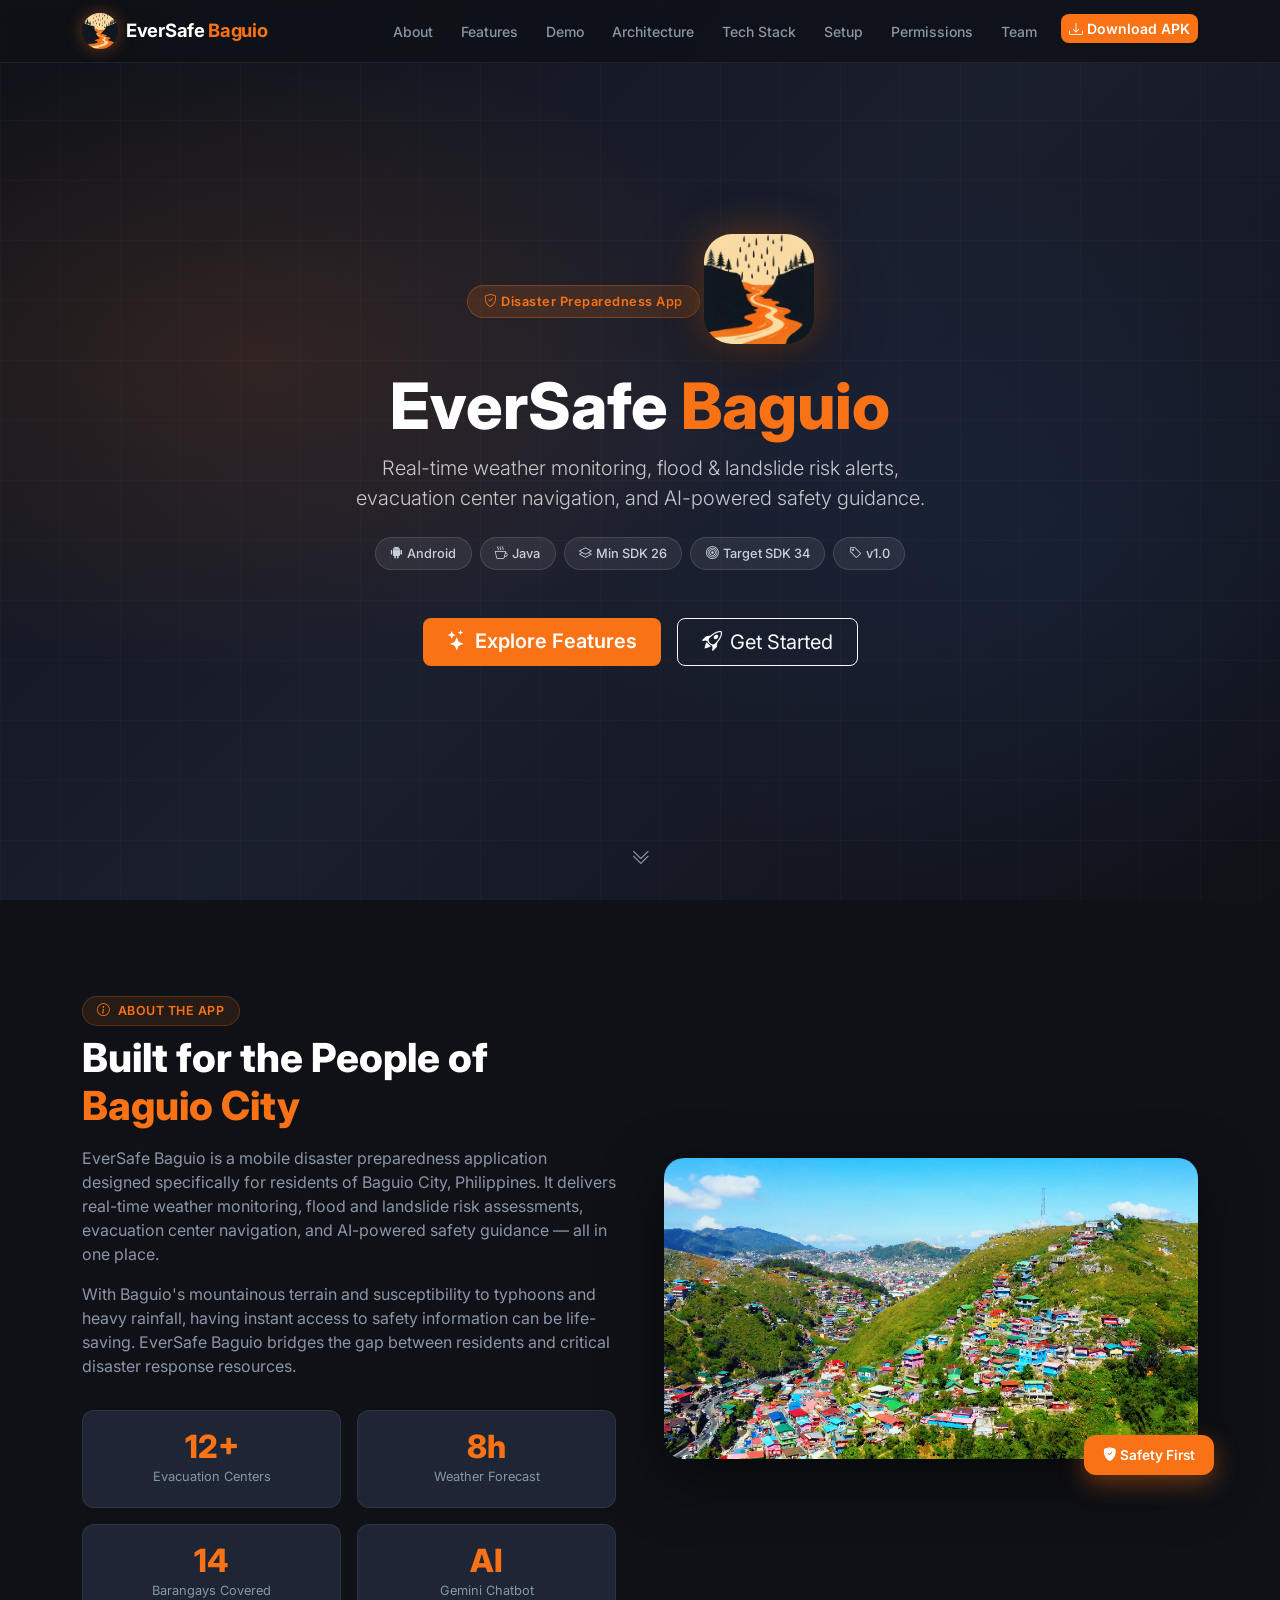
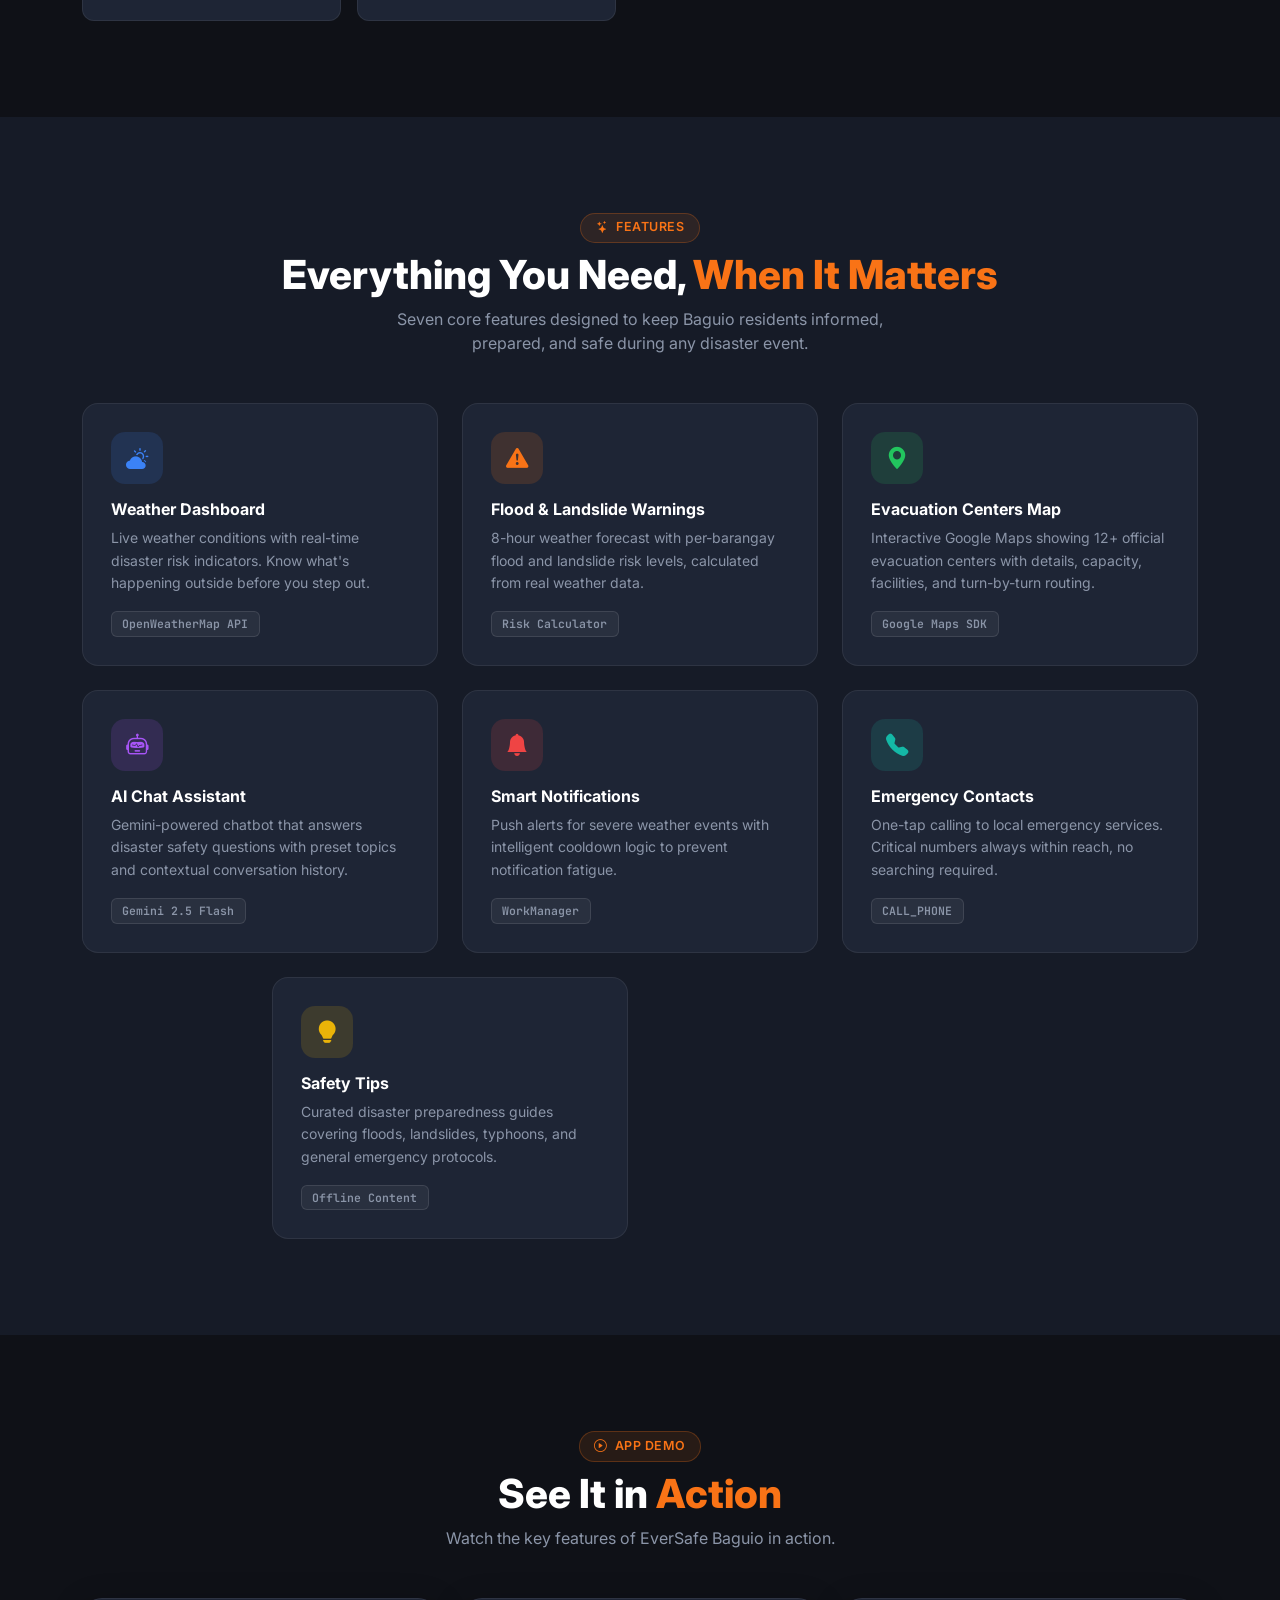
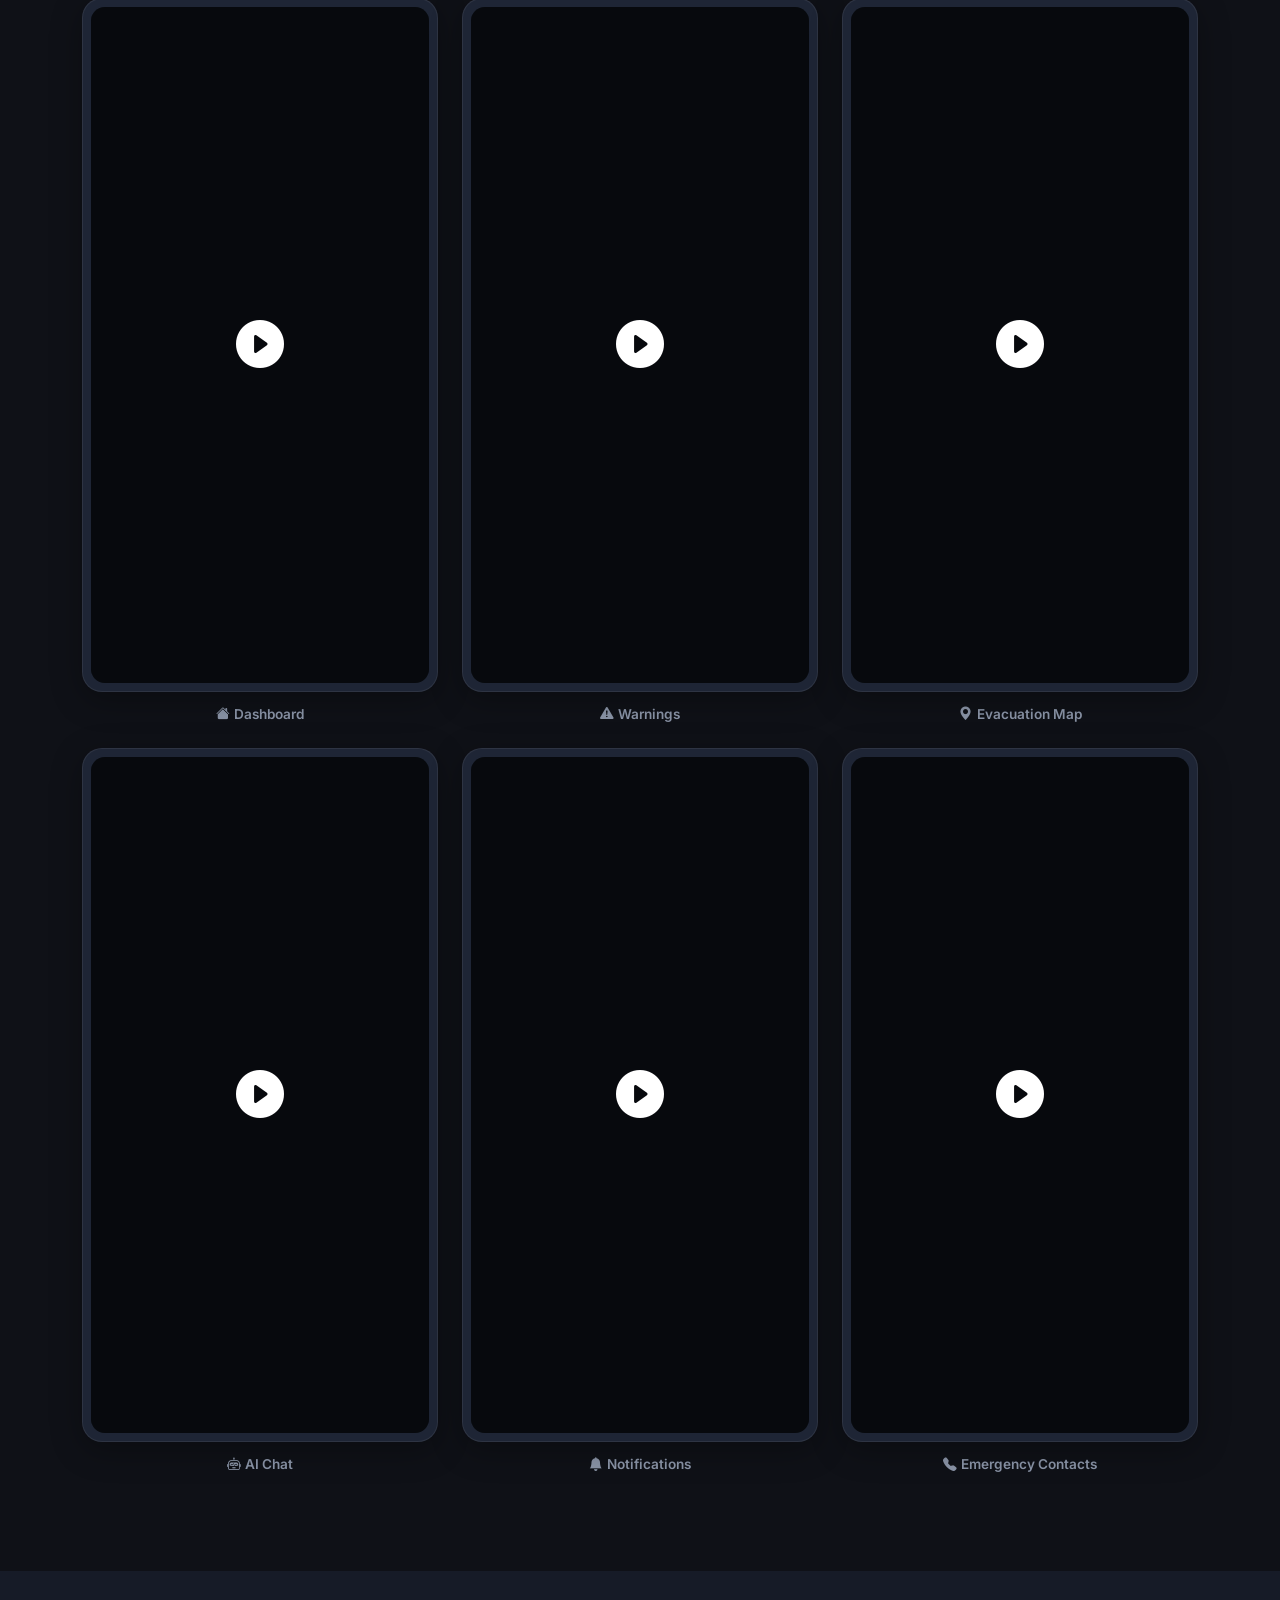
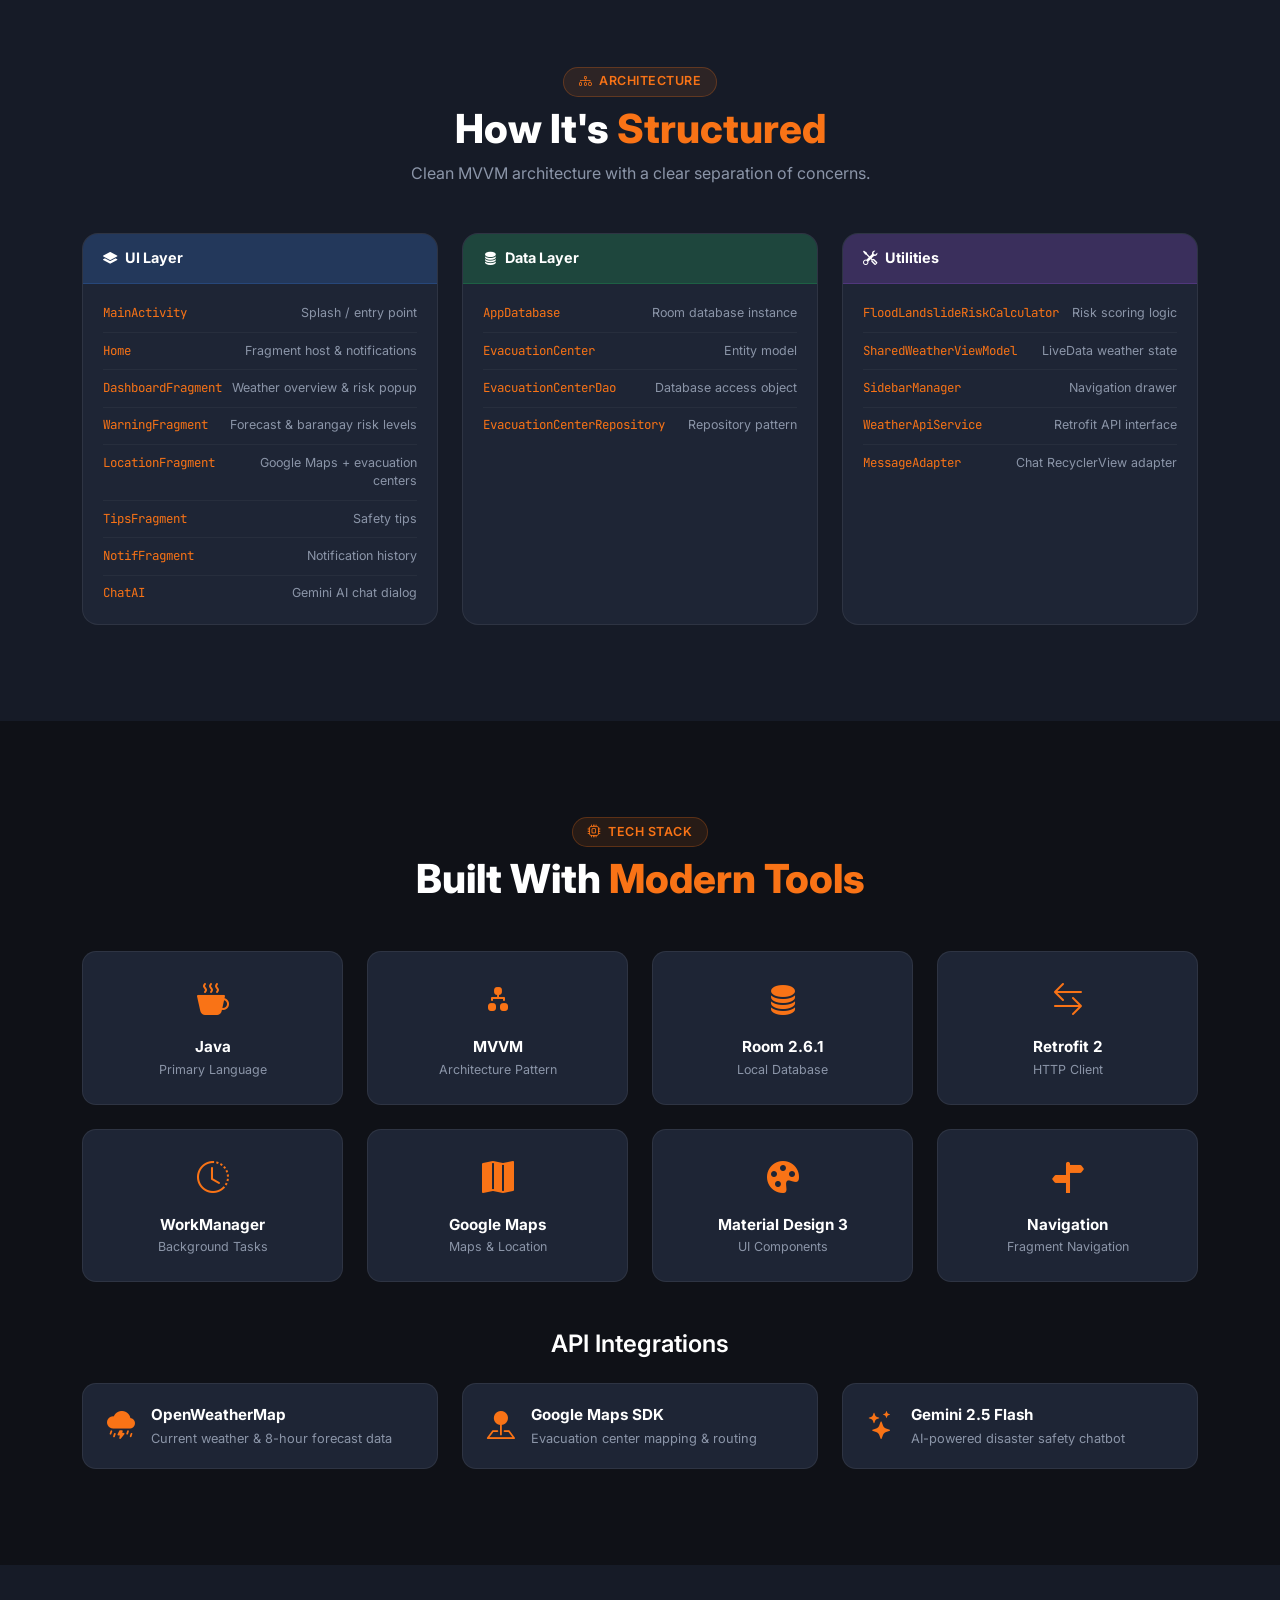
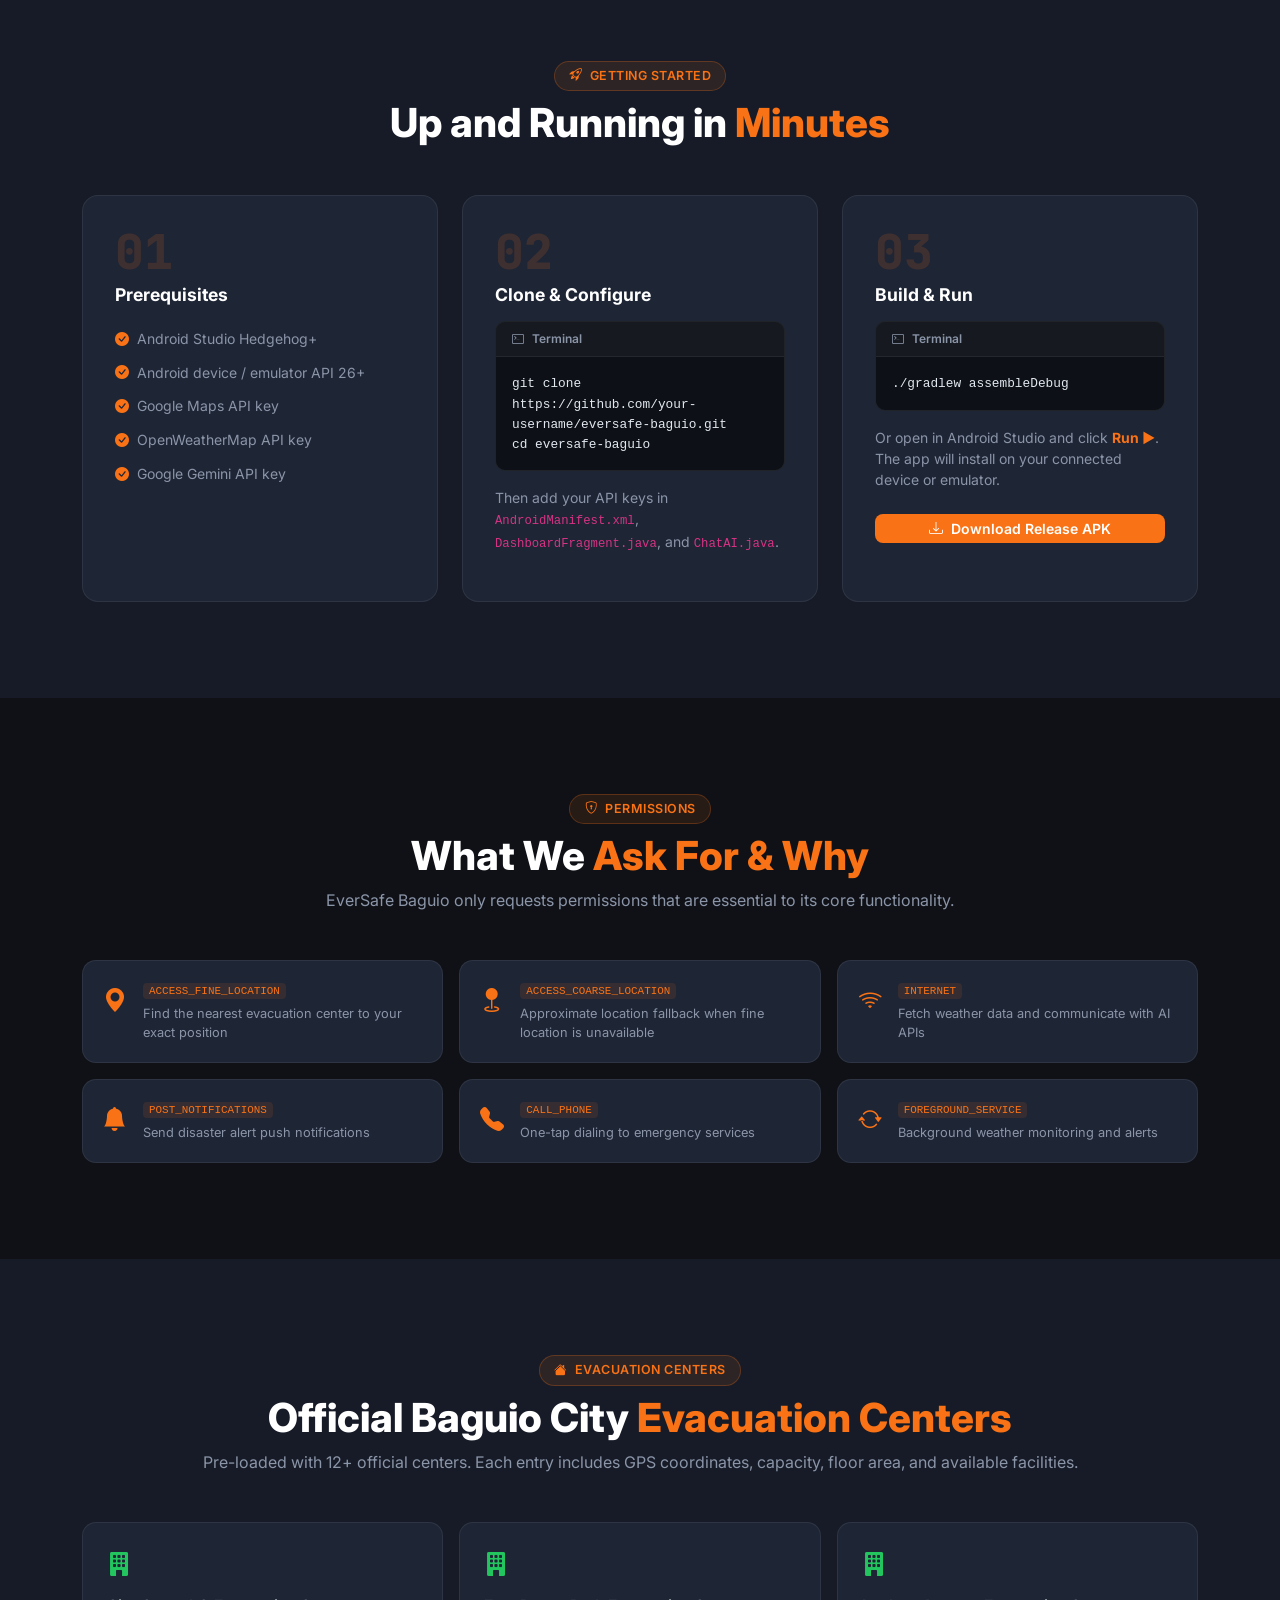
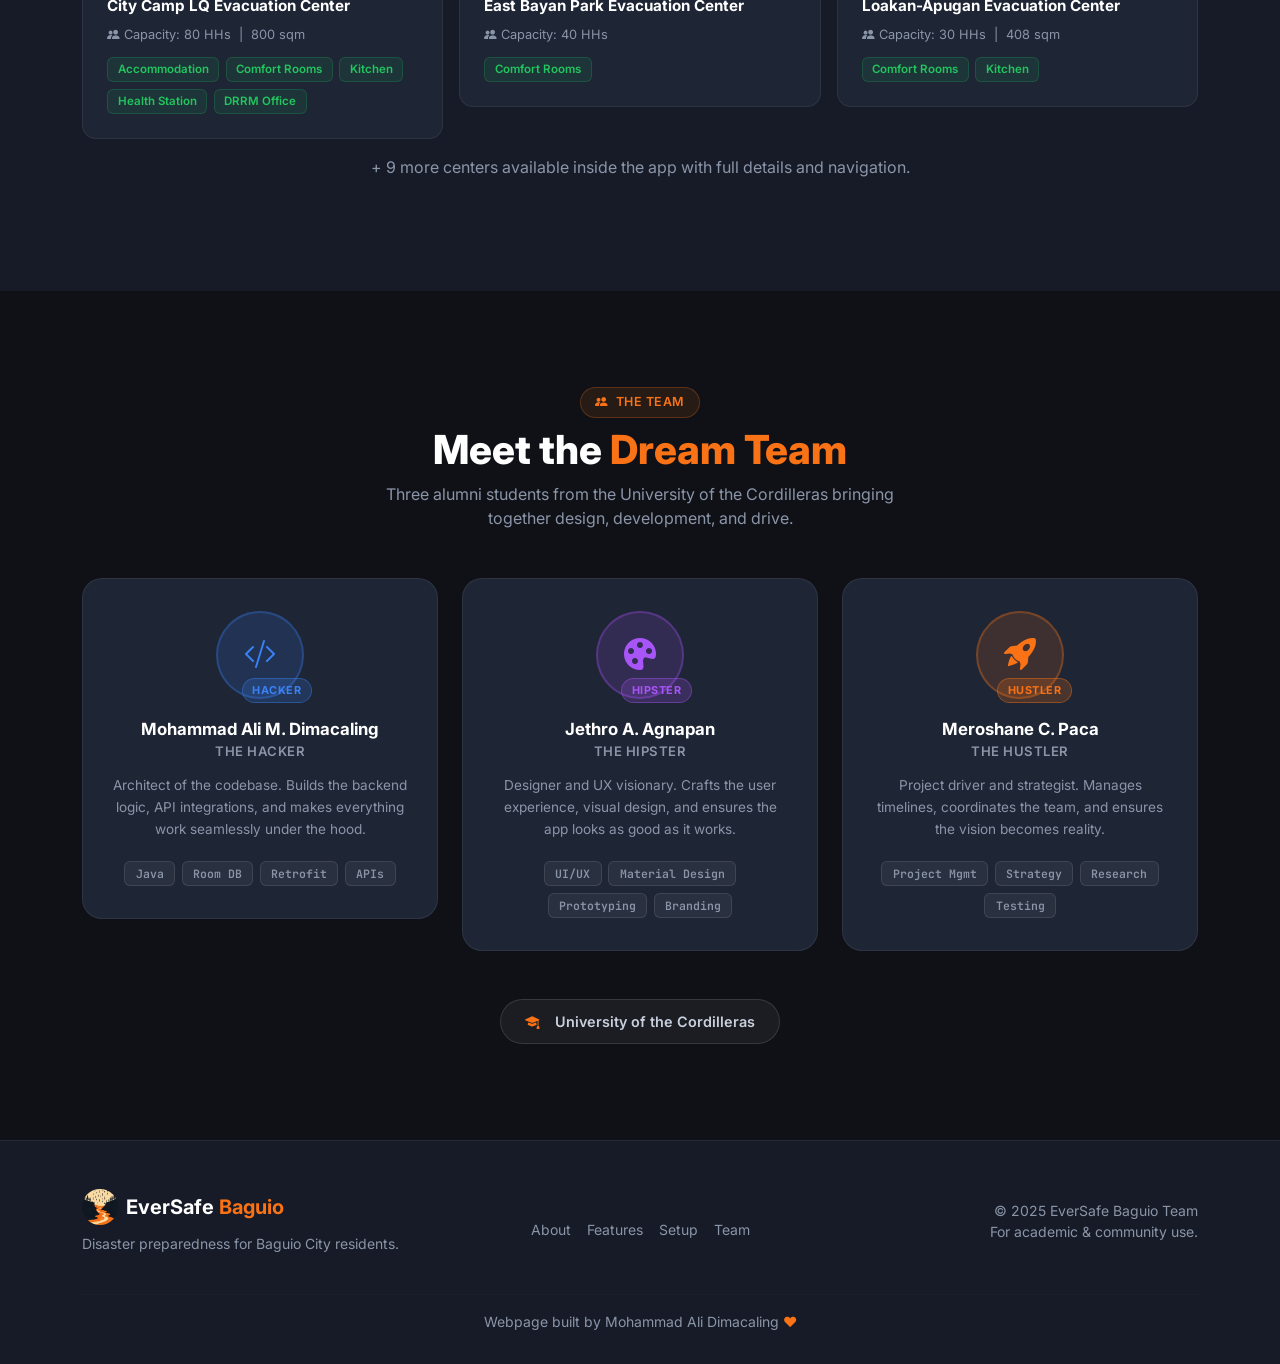
==== commit a00fc56c: "eversafe baguio" ====
--- a/index.html
+++ b/index.html
@@ -15,7 +15,7 @@
   <nav class="navbar navbar-expand-lg navbar-dark fixed-top" id="mainNav">
     <div class="container">
       <a class="navbar-brand d-flex align-items-center gap-2" href="#">
-        <img src="../app/src/main/res/drawable/app_logo.png" alt="Logo" width="36" height="36" class="rounded-circle logo-glow" />
+        <img src="images/app_logo.png" alt="Logo" width="36" height="36" class="rounded-circle logo-glow" />
         <span class="fw-700">EverSafe <span class="text-accent">Baguio</span></span>
       </a>
       <button class="navbar-toggler border-0" type="button" data-bs-toggle="collapse" data-bs-target="#navMenu">
@@ -48,7 +48,7 @@
       <div class="hero-badge mb-3">
         <i class="bi bi-shield-check me-1"></i> Disaster Preparedness App
       </div>
-      <img src="../app/src/main/res/drawable/app_logo.png" alt="EverSafe Logo" class="hero-logo mb-4" />
+      <img src="images/app_logo.png" alt="EverSafe Logo" class="hero-logo mb-4" />
       <h1 class="display-3 fw-800 mb-2">EverSafe <span class="text-accent">Baguio</span></h1>
       <p class="lead mb-4 text-white-75">Real-time weather monitoring, flood &amp; landslide risk alerts,<br class="d-none d-md-block"/>evacuation center navigation, and AI-powered safety guidance.</p>
       <div class="d-flex flex-wrap justify-content-center gap-2 mb-5">
@@ -720,7 +720,7 @@
       <div class="row align-items-center g-4">
         <div class="col-md-4 text-center text-md-start">
           <div class="d-flex align-items-center gap-2 justify-content-center justify-content-md-start">
-            <img src="../app/src/main/res/drawable/app_logo.png" alt="Logo" width="36" height="36" class="rounded-circle" />
+            <img src="images/app_logo.png" alt="Logo" width="36" height="36" class="rounded-circle" />
             <span class="fw-700 text-white fs-5">EverSafe <span class="text-accent">Baguio</span></span>
           </div>
           <p class="text-muted-light small mt-2">Disaster preparedness for Baguio City residents.</p>
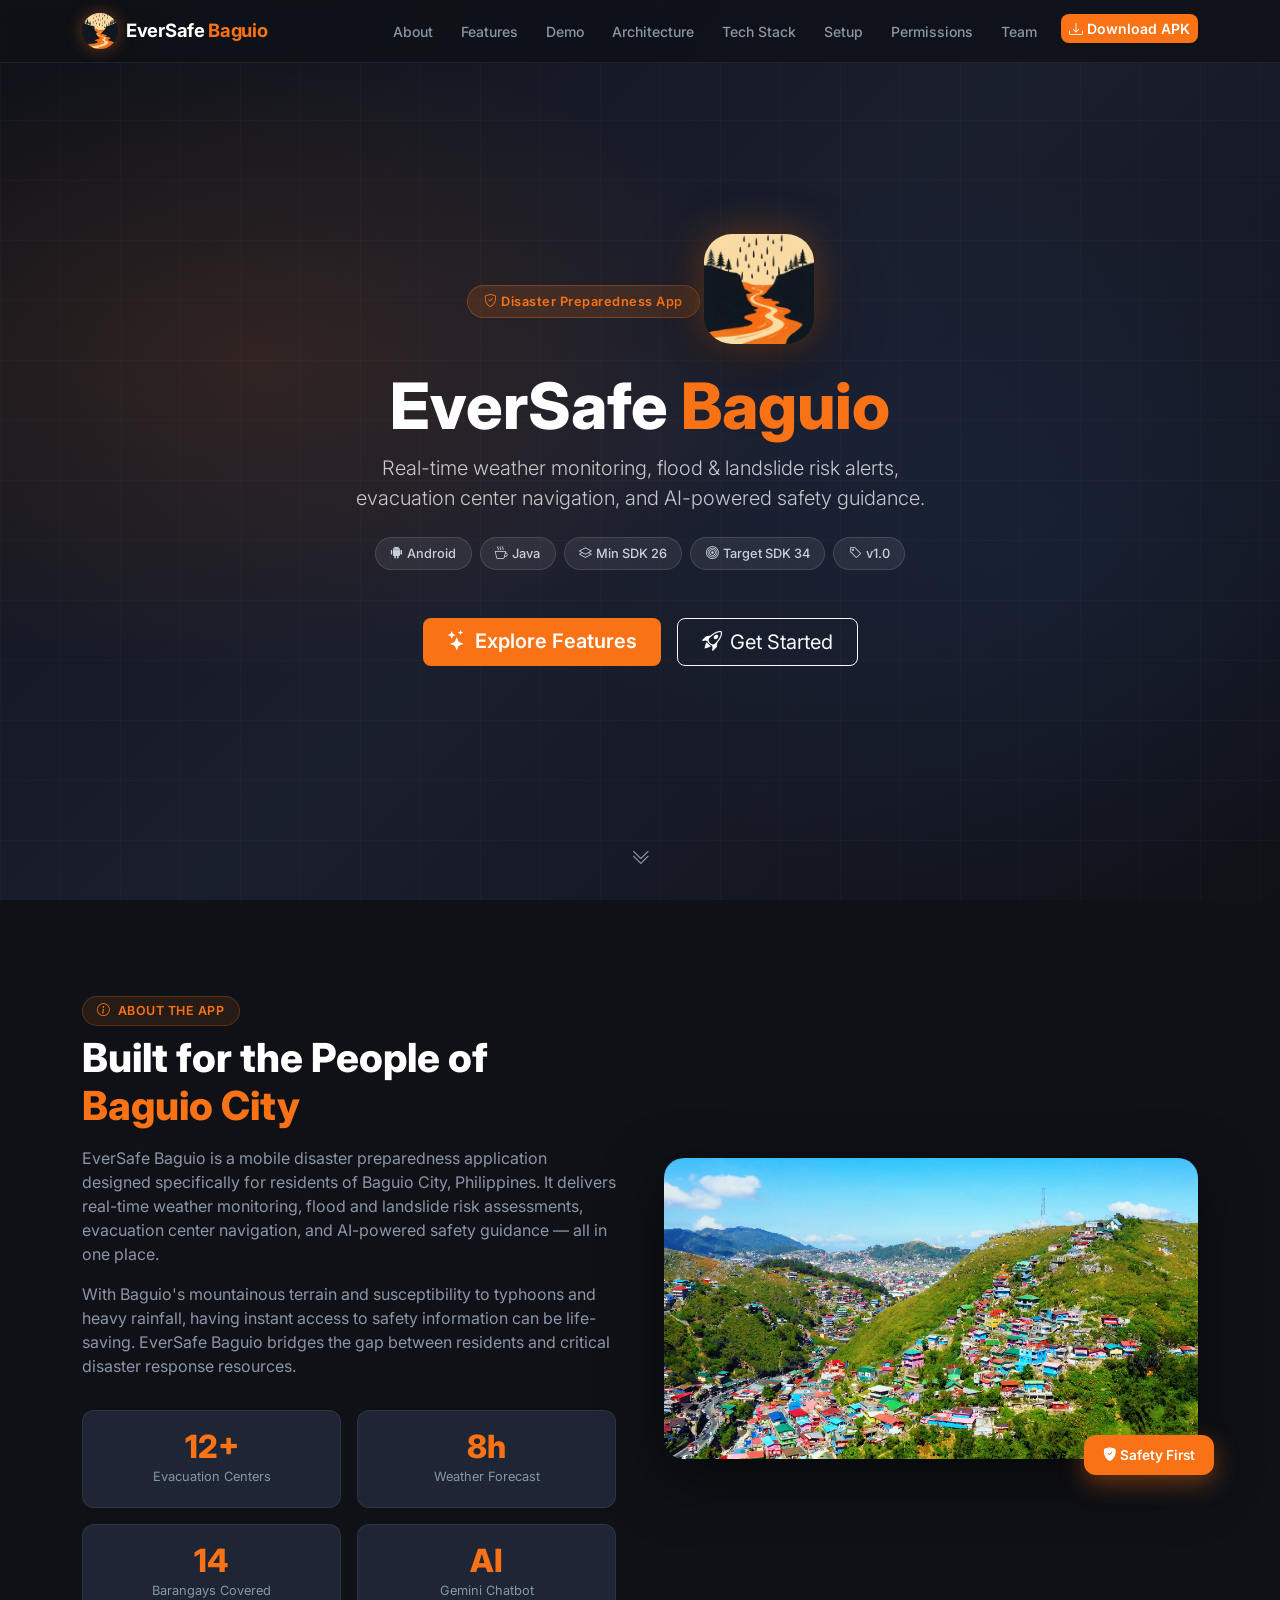
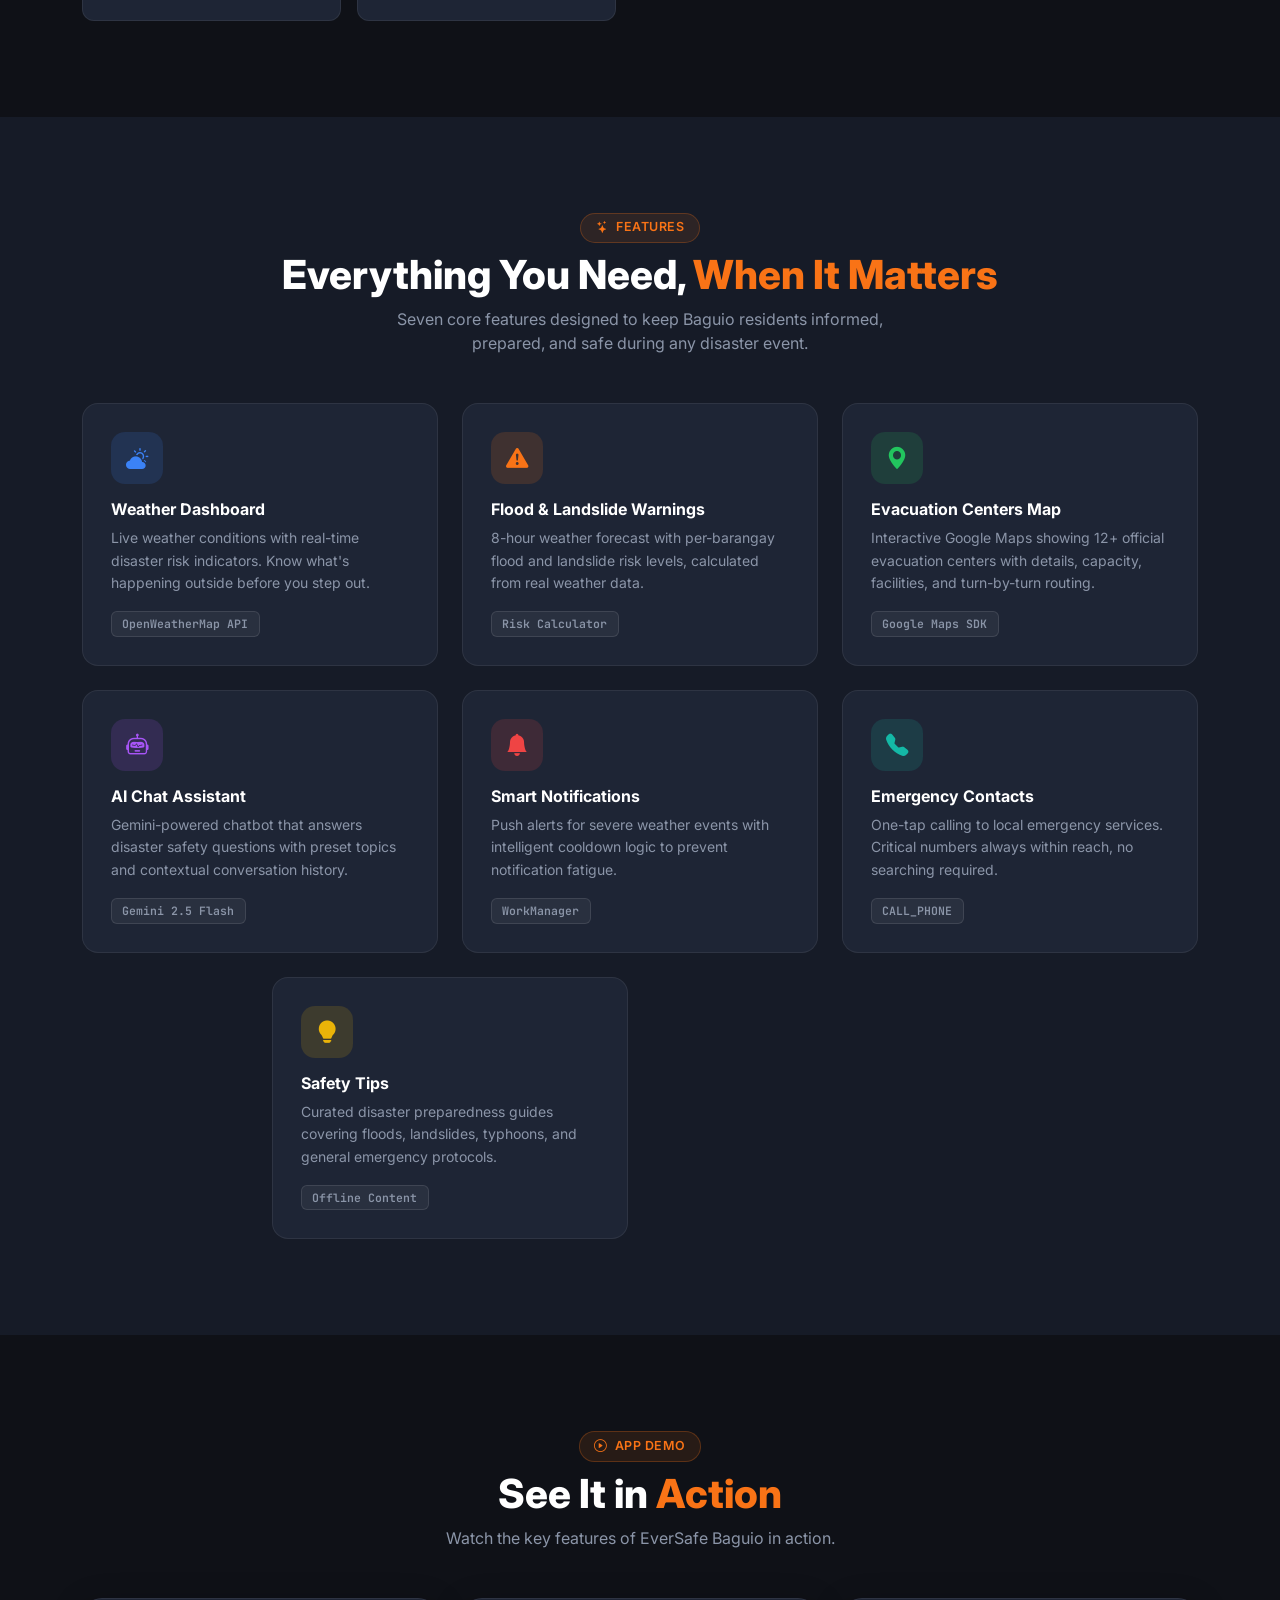
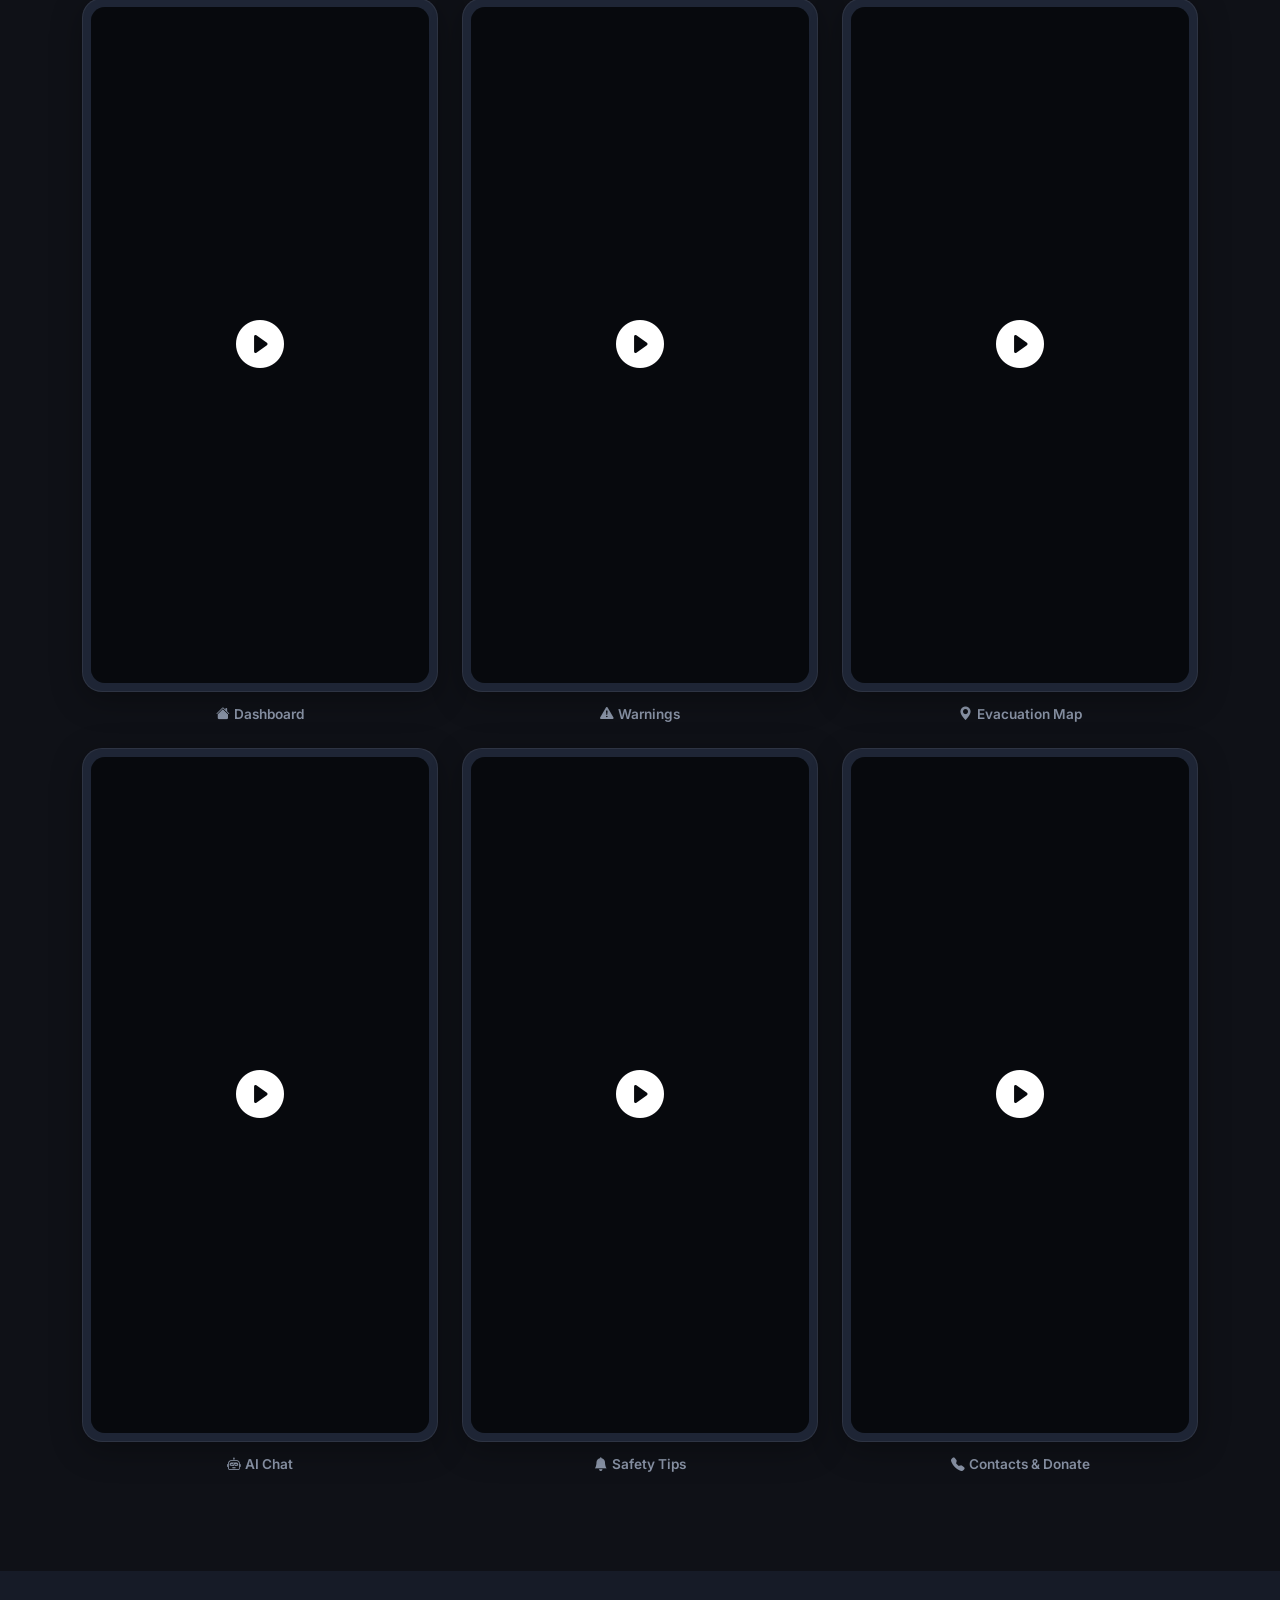
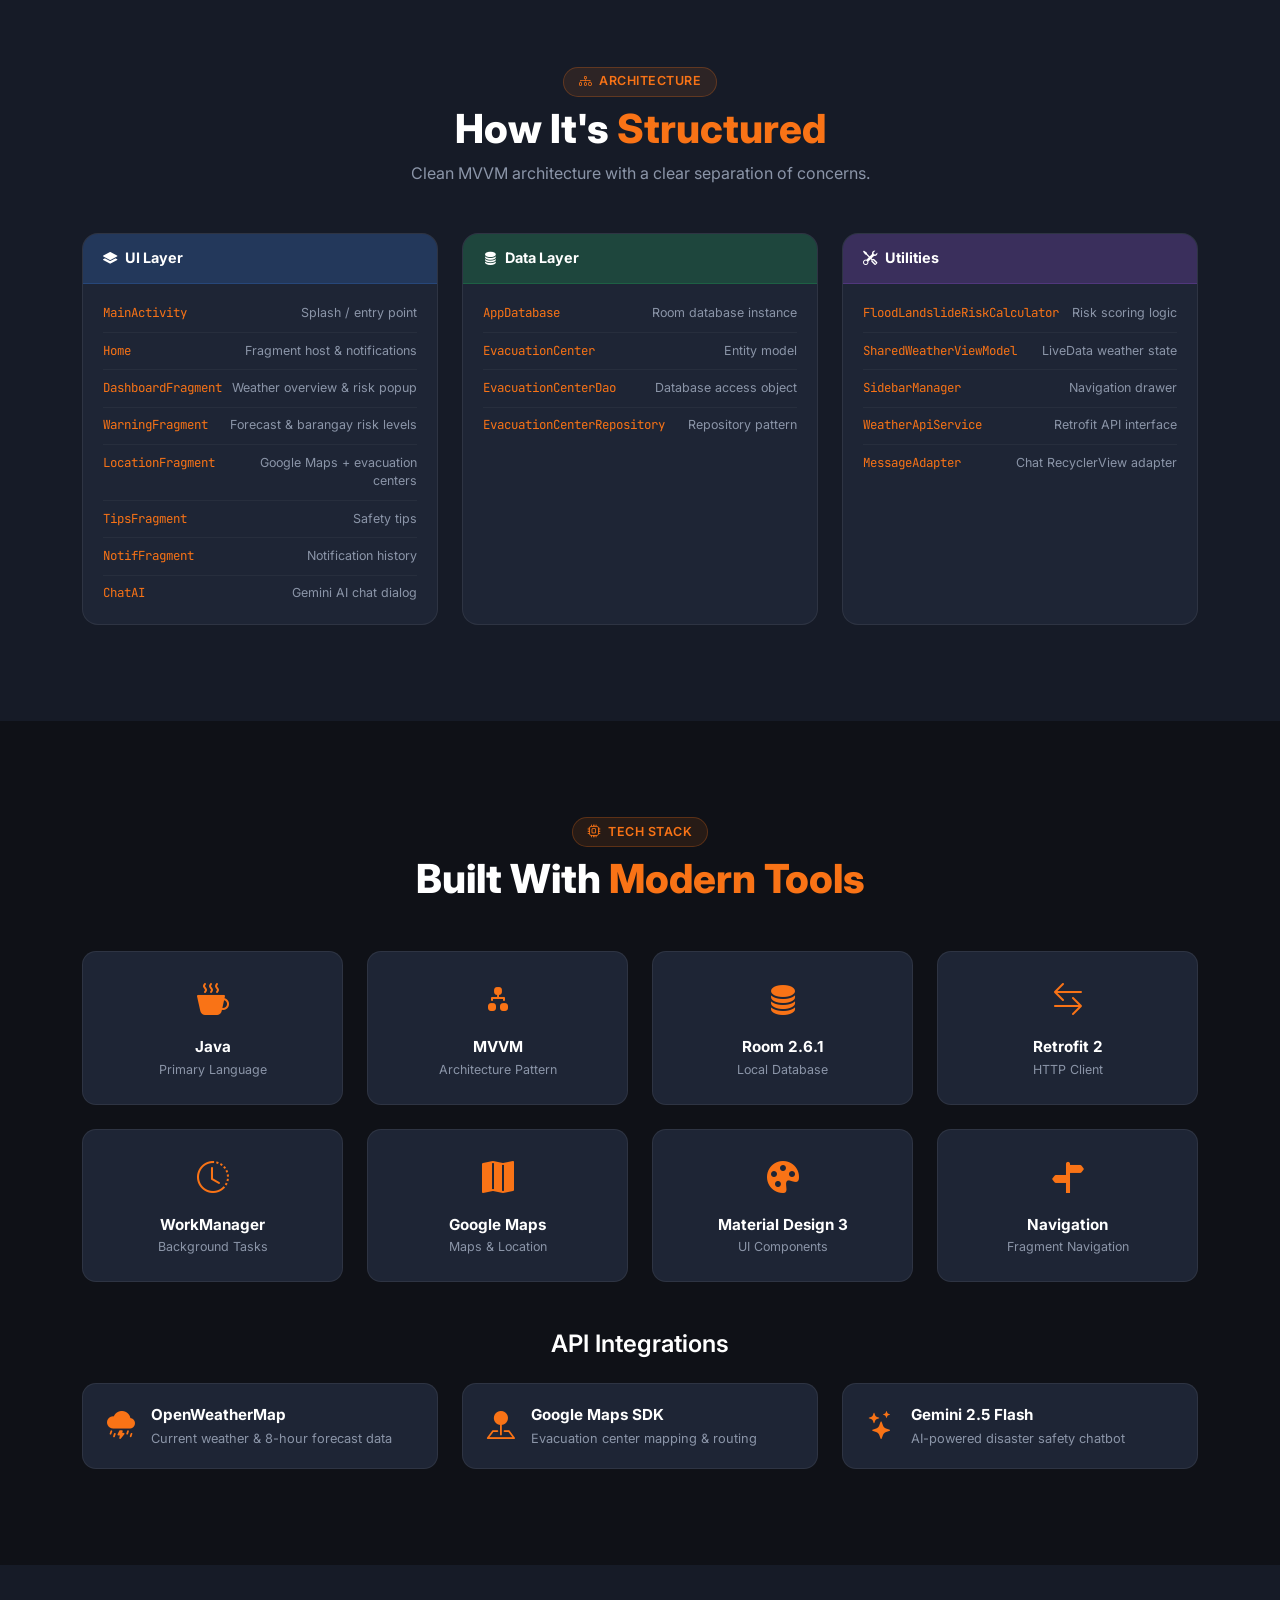
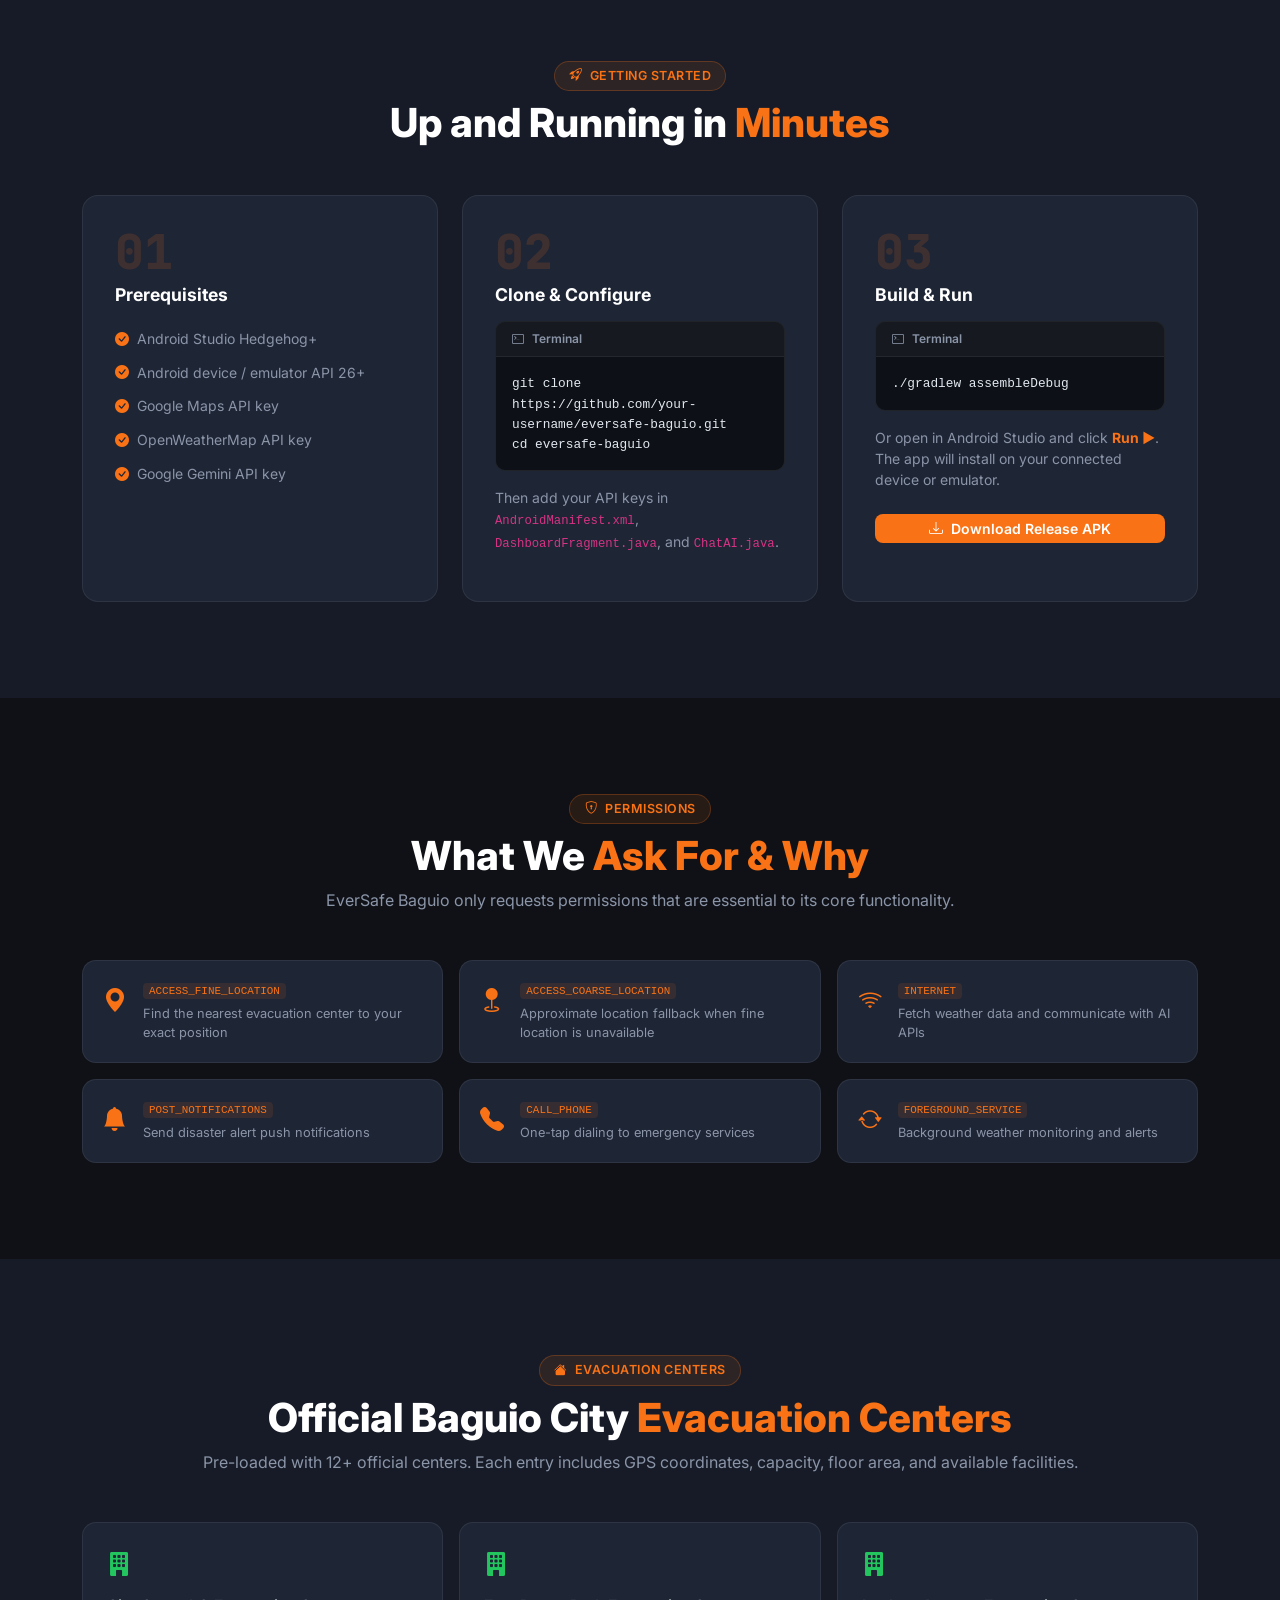
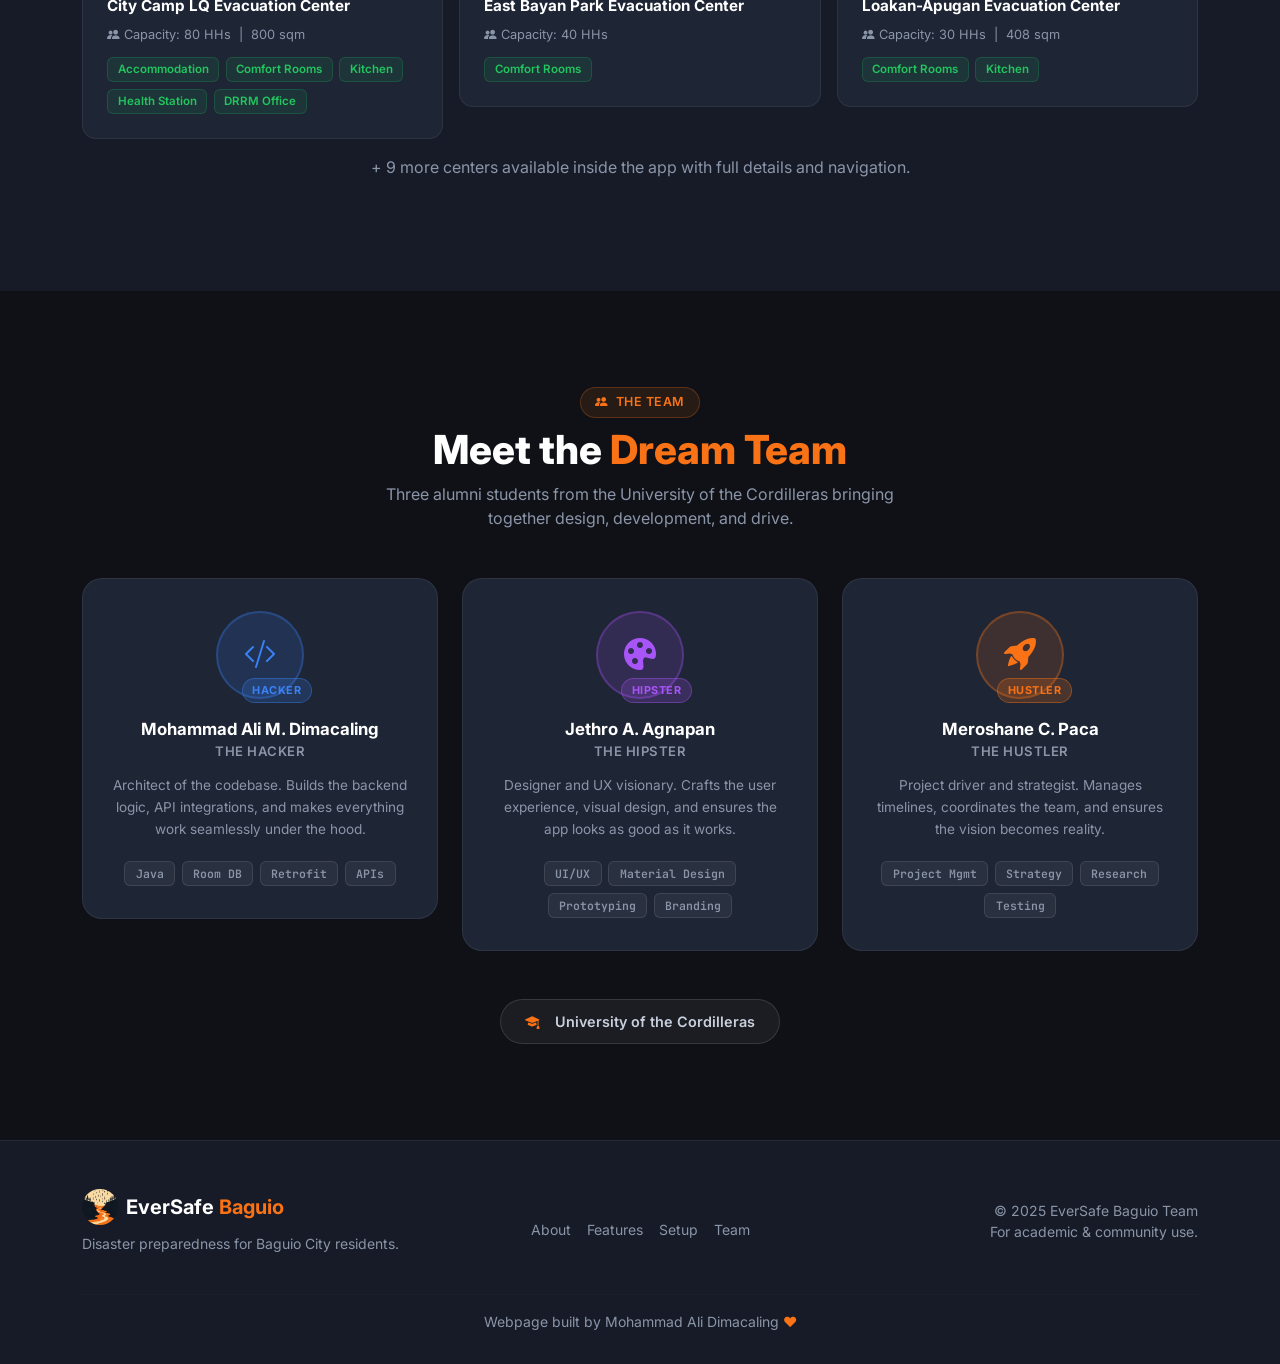
==== commit a7028593: "eversafe baguio" ====
--- a/index.html
+++ b/index.html
@@ -2,8 +2,9 @@
 <html lang="en">
 <head>
   <meta charset="UTF-8" />
+  <link rel="icon" href="images/ali-icon.png">
   <meta name="viewport" content="width=device-width, initial-scale=1.0" />
-  <title>EverSafe Baguio — Documentation</title>
+  <title>EverSafe Baguio App</title>
   <link href="https://cdn.jsdelivr.net/npm/bootstrap@5.3.3/dist/css/bootstrap.min.css" rel="stylesheet" />
   <link href="https://cdn.jsdelivr.net/npm/bootstrap-icons@1.11.3/font/bootstrap-icons.min.css" rel="stylesheet" />
   <link href="https://fonts.googleapis.com/css2?family=Inter:wght@300;400;500;600;700;800&family=JetBrains+Mono:wght@400;500&display=swap" rel="stylesheet" />
@@ -276,7 +277,7 @@
               <video src="videos/tips.mp4" muted loop playsinline preload="metadata" class="video-el"></video>
               <div class="video-overlay"><i class="bi bi-play-circle-fill"></i></div>
             </div>
-            <div class="video-label"><i class="bi bi-bell-fill me-1"></i>Notifications</div>
+            <div class="video-label"><i class="bi bi-bell-fill me-1"></i>Safety Tips</div>
           </div>
         </div>
 
@@ -286,7 +287,7 @@
               <video src="videos/emergency.mp4" muted loop playsinline preload="metadata" class="video-el"></video>
               <div class="video-overlay"><i class="bi bi-play-circle-fill"></i></div>
             </div>
-            <div class="video-label"><i class="bi bi-telephone-fill me-1"></i>Emergency Contacts</div>
+            <div class="video-label"><i class="bi bi-telephone-fill me-1"></i>Contacts & Donate</div>
           </div>
         </div>
 
